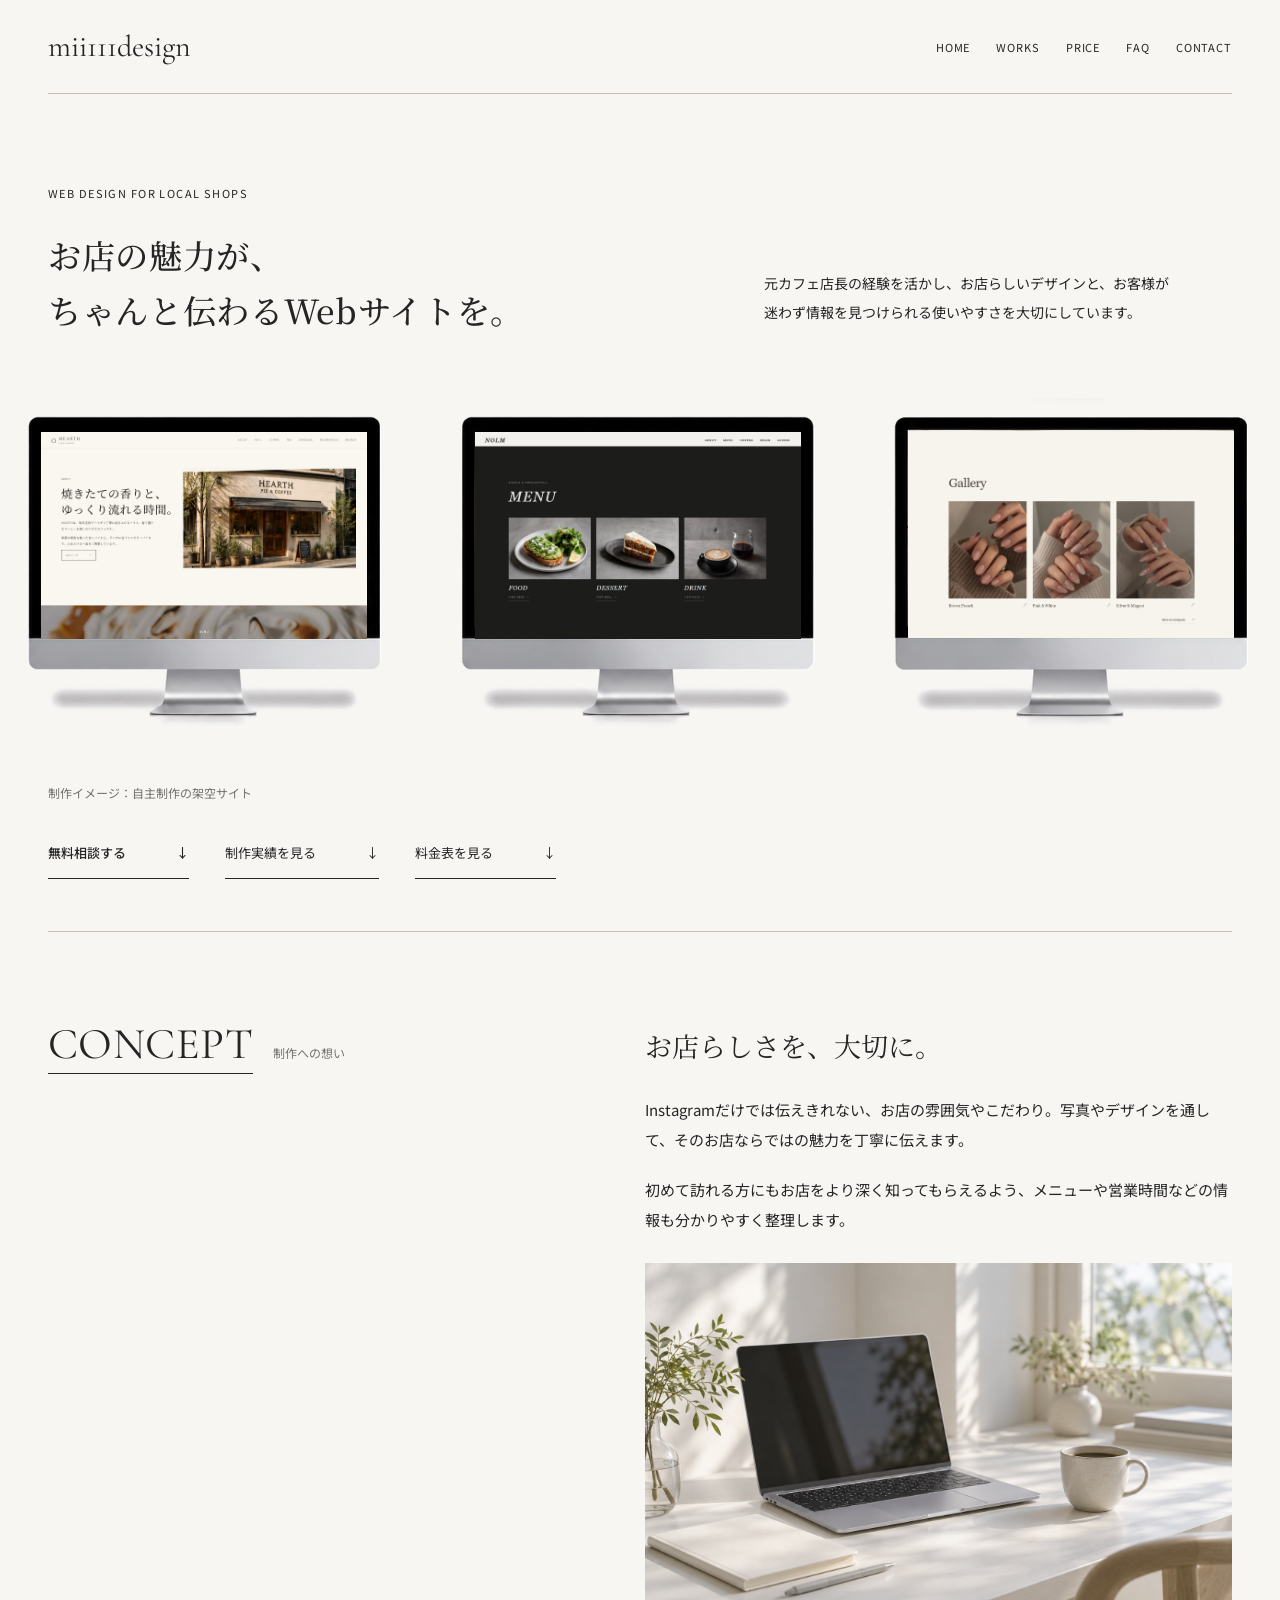
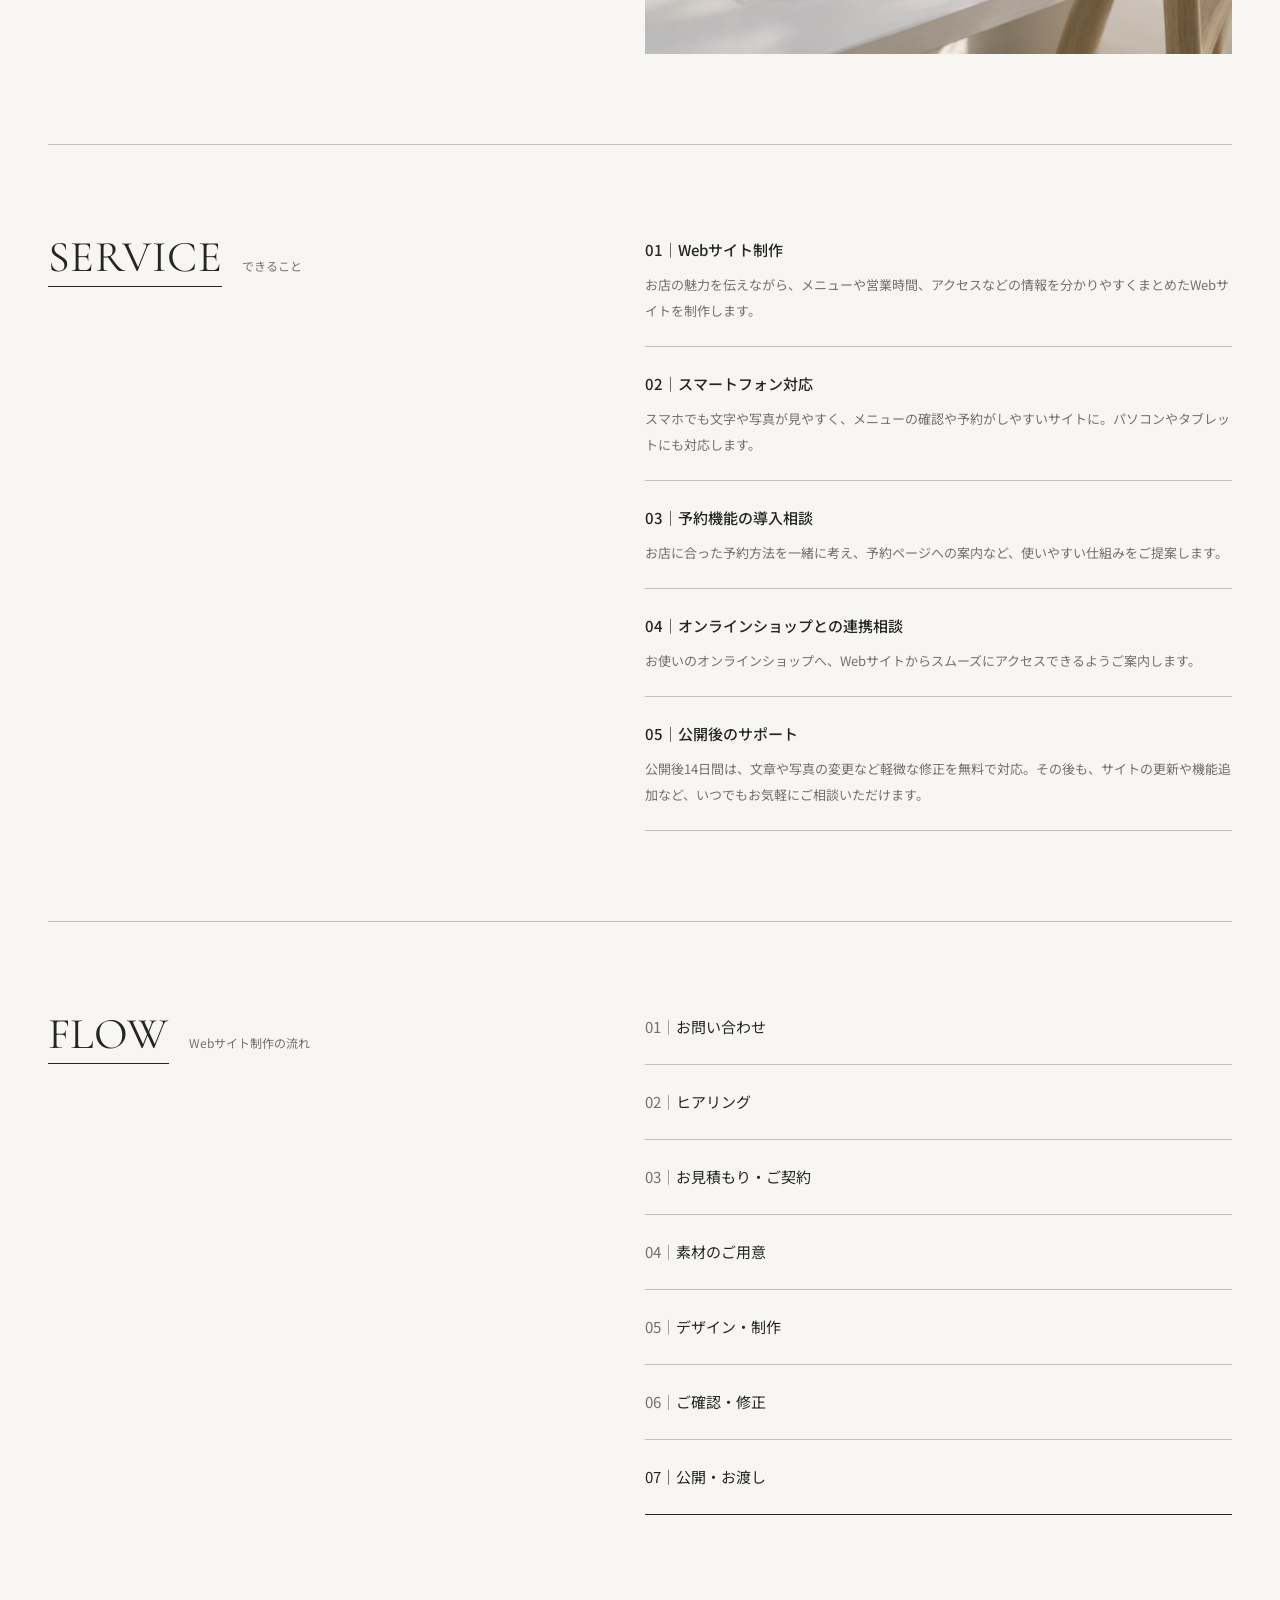
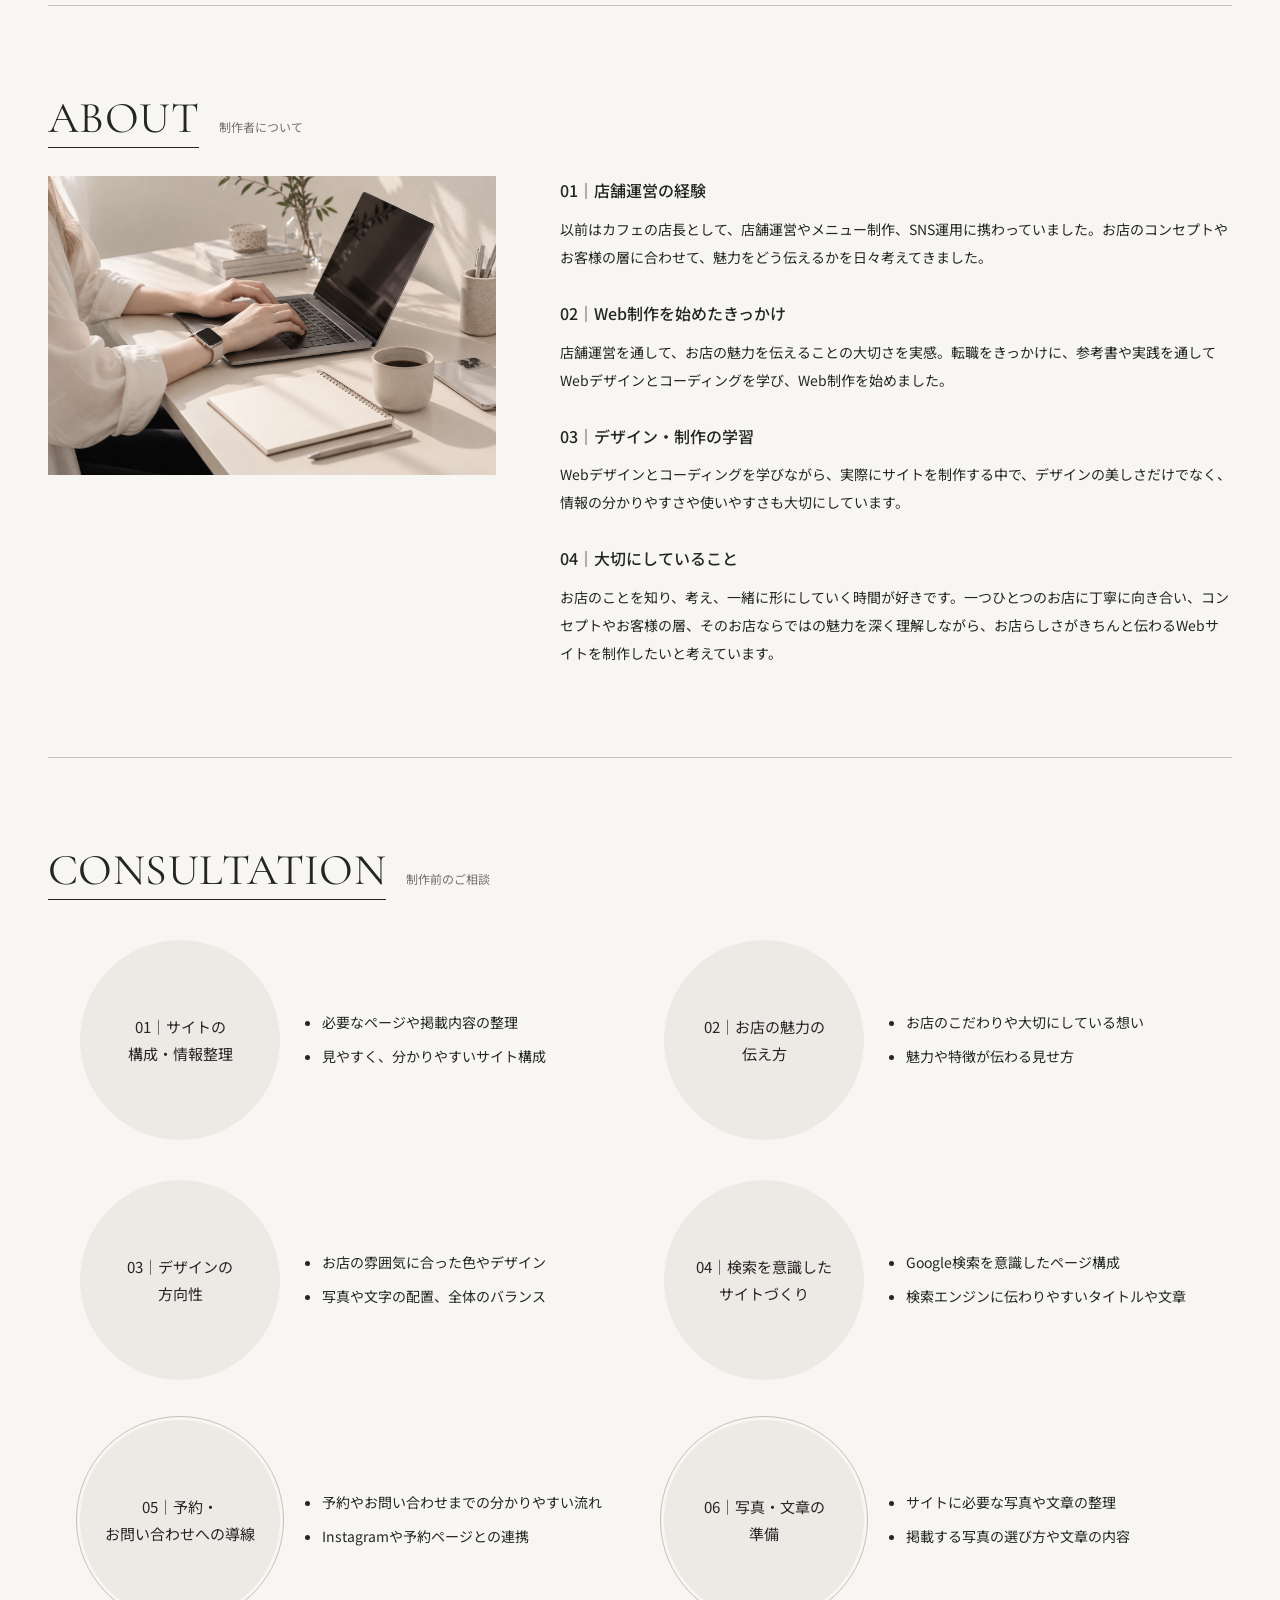
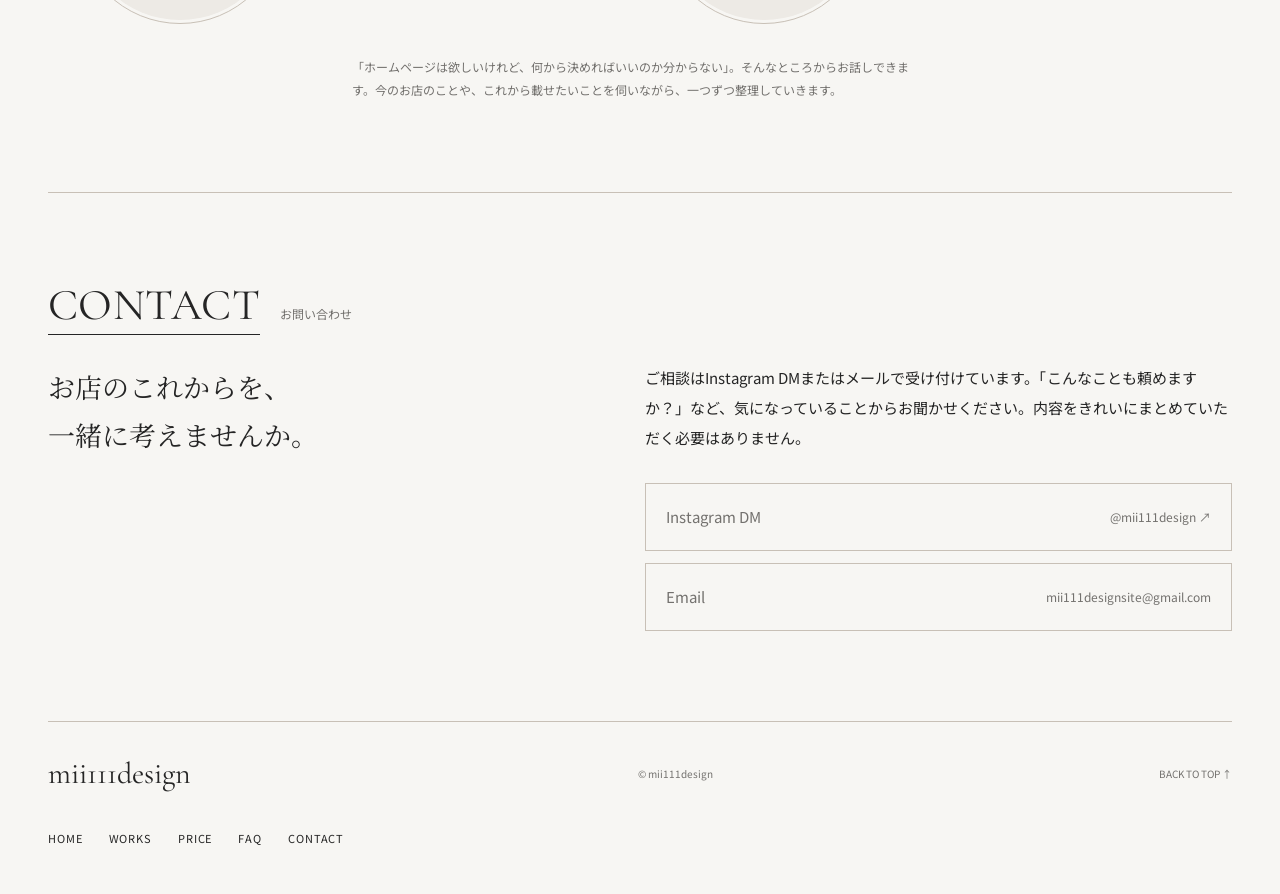
==== index.html @ f74d6bc4 "Add files via upload" ====
<!doctype html><html lang="ja"><head><meta charset="utf-8"><meta name="viewport" content="width=device-width,initial-scale=1"><title>mii111design｜個人店舗のWebサイト制作</title><meta name="description" content="一つひとつのお店に寄り添い、らしさを大切にしたWebサイトを制作します。mii111designの制作実績、サービス、制作への想いをご紹介。"><meta name="theme-color" content="#F7F6F3"><style>@import url('https://fonts.googleapis.com/css2?family=Cormorant+Garamond:wght@400;500&family=Noto+Sans+JP:wght@400;500&family=Noto+Serif+JP:wght@400;500&display=swap');
:root{--bg:#F7F6F3;--surface:#EDEAE5;--text:#252525;--muted:#73716E;--line:#C8C0B6;--serif:'Cormorant Garamond',Georgia,serif;--jp:'Noto Serif JP',serif}*{box-sizing:border-box}html{scroll-behavior:smooth;scroll-padding-top:32px}body{margin:0;background:var(--bg);color:var(--text);font-family:'Noto Sans JP',sans-serif;font-size:15px;line-height:2}a{color:inherit;text-decoration:none}button{font:inherit}a:focus-visible,button:focus-visible{outline:2px solid var(--text);outline-offset:6px}.wrap{width:calc(100% - 96px);max-width:1280px;margin-inline:auto}.header{min-height:94px;display:flex;align-items:center;justify-content:space-between;gap:28px;border-bottom:1px solid var(--line)}.brand{font-family:var(--serif);font-size:30px;line-height:1.2}.header nav{display:flex;gap:26px;font-size:11px;letter-spacing:.08em}.header nav a{padding-block:16px}.menu-toggle{display:none}.skip{position:absolute;left:24px;top:-100px;background:var(--bg);padding:12px;z-index:2}.skip:focus{top:8px}.hero{padding:88px 0 52px}.eyebrow{font-size:11px;letter-spacing:.13em;margin:0 0 24px}.hero-layout{display:grid;grid-template-columns:1.4fr 1fr;align-items:end;gap:60px}.hero h1{font:500 clamp(28px,2.6vw,38px)/1.65 var(--jp);letter-spacing:.02em;margin:0}.hero-layout>p{margin:0 0 10px;line-height:2.1}.mobile-break{display:none}.text-link{display:inline-flex;gap:50px;border-bottom:1px solid var(--text);padding:12px 0;font-size:13px}.hero>.text-link{margin-top:30px}.section{padding:90px 0;border-top:1px solid var(--line);scroll-margin-top:24px}.section-heading{display:flex;align-items:baseline;gap:20px;margin-bottom:36px}.section-heading h2{font:400 44px/1 var(--serif);margin:0;letter-spacing:.01em}.section-heading>p{color:var(--muted);font-size:12px;margin:0}.works-grid{display:grid;grid-template-columns:repeat(2,minmax(0,1fr));column-gap:24px;row-gap:54px}.work-image{aspect-ratio:4/3;overflow:hidden;background:var(--surface)}img{max-width:100%;display:block}.work-image img{width:100%;height:100%;object-fit:contain;transition:transform .6s ease}.work a:hover img{transform:scale(1.025)}.work-caption{display:flex;justify-content:space-between;align-items:baseline;gap:16px;margin-top:16px}.work h3{font-size:19px;font-weight:500;line-height:1.5;margin:0}.work p{font-size:12px;color:var(--muted);margin:3px 0 0}.missing{height:100%;min-height:220px;display:flex;flex-direction:column;align-items:center;justify-content:center;text-align:center;padding:24px;color:var(--muted)}.missing span{font-size:12px;letter-spacing:.12em}.missing p{font-size:13px}.note{font-size:12px;line-height:1.9;color:var(--muted);margin-top:26px}.split{display:grid;grid-template-columns:1fr 1.1fr;gap:64px}.split>.section-heading{align-self:start;flex-wrap:wrap}.copy h3,.contact h3{font:400 27px/1.8 var(--jp);margin:0 0 24px}.copy p{margin:0 0 20px;max-width:40em}.list{margin:0}.list>div{padding:22px 0;border-bottom:1px solid var(--line)}.list>div:first-child{padding-top:0}.list dt{font-weight:500}.list dd{margin:7px 0 0;color:var(--muted);font-size:13px}.contact-layout{display:grid;grid-template-columns:1fr 1.1fr;gap:64px}.contact-layout p{margin-top:0}.contact-actions{display:grid;gap:12px;margin-top:30px}.contact-actions button,.contact-actions a{display:flex;justify-content:space-between;gap:20px;align-items:center;padding:18px 20px;border:1px solid var(--line);background:transparent;color:var(--muted);text-align:left}.contact-actions span{font-size:12px}footer{display:flex;justify-content:space-between;align-items:center;gap:24px;padding:34px 0;border-top:1px solid var(--line)}footer small,footer>a:last-child{font-size:10px;color:var(--muted)}.detail{padding-top:40px}.detail>.eyebrow{margin-top:70px}.detail h1{font:400 clamp(30px,4.5vw,64px)/1.35 var(--serif);overflow-wrap:anywhere;margin:0}.category{color:var(--muted);font-size:13px;margin-bottom:36px}.detail-image{background:var(--surface);aspect-ratio:4/3;max-width:1000px;margin:0 auto 70px}.detail-image img{width:100%;height:100%;object-fit:contain}.detail-nav{display:flex;justify-content:space-between;gap:16px;padding:0 0 64px;font-size:13px}.motion .reveal{opacity:0;transform:translateY(12px);transition:opacity .65s ease,transform .65s ease}.motion .reveal.visible{opacity:1;transform:none}
@media(max-width:1000px){.wrap{width:calc(100% - 56px)}.header nav{gap:16px}.hero-layout{gap:32px}.split,.contact-layout{gap:36px}.section-heading{gap:12px}}
@media(max-width:700px){.wrap{width:calc(100% - 40px)}.header{min-height:76px;flex-wrap:wrap;gap:0}.brand{font-size:26px}.menu-toggle{display:block;background:none;border:0;padding:14px 0 14px 20px;font-size:11px;letter-spacing:.1em}.header nav{width:100%;display:grid;grid-template-columns:repeat(3,1fr);gap:0;padding:8px 0 16px}.header nav[hidden]{display:none}.header nav a{padding:12px 0;min-height:44px}.hero{padding:58px 0 40px}.hero-layout{grid-template-columns:1fr;gap:24px}.hero h1{font-size:clamp(24px,6.2vw,36px);line-height:1.8}.mobile-break{display:block}.hero-layout>p{font-size:13px}.section{padding:56px 0}.section-heading h2{font-size:38px}.works-grid{grid-template-columns:1fr;gap:36px}.work h3{font-size:18px}.split,.contact-layout{grid-template-columns:1fr;gap:8px}.copy h3,.contact h3{font-size:23px}.section-heading{margin-bottom:28px}.detail-image{margin-bottom:40px}.detail>.eyebrow{margin-top:42px}footer{flex-wrap:wrap;padding:28px 0}footer .brand{width:100%}.detail-nav{font-size:11px;gap:8px}}
@media(prefers-reduced-motion:reduce){html{scroll-behavior:auto}.motion .reveal{opacity:1;transform:none;transition:none}.work-image img{transition:none}.work a:hover img{transform:none}}
#price ul{padding-left:1.5em}#price>div:last-child{min-width:0}#price h3{font-size:15px;font-weight:500}#price .note h3{font-size:12px}.flow-list{padding:0;list-style:none}.flow-list>li{padding:22px 0;border-bottom:1px solid var(--line)}.flow-list>li:first-child{padding-top:0}</style><link rel="stylesheet" href="assets/additions.css?v=20261022g"><script>(()=>{try{const reduce=matchMedia('(prefers-reduced-motion:reduce)').matches;const seen=sessionStorage.getItem('mii111design-intro-v1');sessionStorage.setItem('mii111design-intro-v1','1');if(!reduce&&!seen&&performance.getEntriesByType('navigation')[0]?.type!=='reload'){document.documentElement.classList.add('loading-intro');window.miiIntroSafety=setTimeout(()=>document.documentElement.classList.remove('loading-intro','intro-playing'),4000);}}catch(e){}})();</script><script defer src="assets/additions.js?v=20261022g"></script></head><body><div class="site-loader" aria-hidden="true"><img src="assets/logo-loading.png" width="650" height="440" alt="" fetchpriority="high"></div><a class="skip" href="#main">本文へ移動</a><header class="header wrap"><a class="brand" href="index.html">mii111design</a><button class="menu-toggle" type="button" aria-controls="nav" aria-expanded="false" aria-label="メニューを開く"><span class="menu-icon" aria-hidden="true"><span></span><span></span><span></span></span></button><nav id="nav" aria-label="メインナビゲーション"><a href="index.html">HOME</a><a href="works.html">WORKS</a><a href="price.html">PRICE</a><a href="faq.html">FAQ</a><a href="index.html#contact">CONTACT</a></nav></header><main id="main" class="wrap"><section class="hero" id="home"><p class="eyebrow">WEB DESIGN FOR LOCAL SHOPS</p><div class="hero-layout"><h1>お店の魅力が、<br>ちゃんと伝わる<br class="mobile-break"><span class="wrap-phrase">Webサイトを。</span></h1><p><span class="wrap-phrase">元カフェ店長</span>の経験を活かし、お店らしい<span class="wrap-phrase">デザイン</span>と、<span class="wrap-phrase">お客様</span>が迷わず情報を見つけられる<span class="wrap-phrase">使いやすさ</span>を大切にしています。</p></div><div class="pc-marquee" role="region" aria-label="制作イメージ（自主制作）"><div class="pc-track"><div class="pc-group"><div class="pc-window pc-1"><img src="assets/pc-background-transparent.png" width="1254" height="1254" alt="HEARTH PIE & COFFEEの制作イメージ" decoding="async"><div class="pc-screen" data-site="hearth" aria-hidden="true"><img src="assets/screens/hearth-0.jpg" width="1440" height="900" alt="" decoding="async" class="screen-active"><img src="assets/screens/hearth-1.jpg" width="1440" height="900" alt="" decoding="async"><img src="assets/screens/hearth-2.jpg" width="1440" height="900" alt="" decoding="async"></div></div><div class="pc-window pc-2"><img src="assets/pc-background-transparent.png" width="1254" height="1254" alt="NOLMの制作イメージ" decoding="async"><div class="pc-screen" data-site="nolm" aria-hidden="true"><img src="assets/screens/nolm-0.jpg" width="1440" height="900" alt="" decoding="async" class="screen-active"><img src="assets/screens/nolm-1.jpg" width="1440" height="900" alt="" decoding="async"><img src="assets/screens/nolm-2.jpg" width="1440" height="900" alt="" decoding="async"></div></div><div class="pc-window pc-3"><img src="assets/pc-background-transparent.png" width="1254" height="1254" alt="Miel ネイルサロンの制作イメージ" decoding="async"><div class="pc-screen" data-site="miel" aria-hidden="true"><img src="assets/screens/miel-0.jpg" width="1440" height="900" alt="" decoding="async" class="screen-active"><img src="assets/screens/miel-1.jpg" width="1440" height="900" alt="" decoding="async"><img src="assets/screens/miel-2.jpg" width="1440" height="900" alt="" decoding="async"></div></div><div class="pc-window pc-4"><img src="assets/pc-background-transparent.png" width="1254" height="1254" alt="Lunaの制作イメージ" decoding="async"><div class="pc-screen" data-site="luna" aria-hidden="true"><img src="assets/screens/luna-0.jpg" width="1440" height="900" alt="" decoding="async" class="screen-active"><img src="assets/screens/luna-1.jpg" width="1440" height="900" alt="" decoding="async"><img src="assets/screens/luna-2.jpg" width="1440" height="900" alt="" decoding="async"></div></div></div><div class="pc-group" aria-hidden="true"><div class="pc-window pc-1"><img src="assets/pc-background-transparent.png" width="1254" height="1254" alt="" decoding="async"><div class="pc-screen" data-site="hearth" aria-hidden="true"><img src="assets/screens/hearth-0.jpg" width="1440" height="900" alt="" decoding="async" class="screen-active"><img src="assets/screens/hearth-1.jpg" width="1440" height="900" alt="" decoding="async"><img src="assets/screens/hearth-2.jpg" width="1440" height="900" alt="" decoding="async"></div></div><div class="pc-window pc-2"><img src="assets/pc-background-transparent.png" width="1254" height="1254" alt="" decoding="async"><div class="pc-screen" data-site="nolm" aria-hidden="true"><img src="assets/screens/nolm-0.jpg" width="1440" height="900" alt="" decoding="async" class="screen-active"><img src="assets/screens/nolm-1.jpg" width="1440" height="900" alt="" decoding="async"><img src="assets/screens/nolm-2.jpg" width="1440" height="900" alt="" decoding="async"></div></div><div class="pc-window pc-3"><img src="assets/pc-background-transparent.png" width="1254" height="1254" alt="" decoding="async"><div class="pc-screen" data-site="miel" aria-hidden="true"><img src="assets/screens/miel-0.jpg" width="1440" height="900" alt="" decoding="async" class="screen-active"><img src="assets/screens/miel-1.jpg" width="1440" height="900" alt="" decoding="async"><img src="assets/screens/miel-2.jpg" width="1440" height="900" alt="" decoding="async"></div></div><div class="pc-window pc-4"><img src="assets/pc-background-transparent.png" width="1254" height="1254" alt="" decoding="async"><div class="pc-screen" data-site="luna" aria-hidden="true"><img src="assets/screens/luna-0.jpg" width="1440" height="900" alt="" decoding="async" class="screen-active"><img src="assets/screens/luna-1.jpg" width="1440" height="900" alt="" decoding="async"><img src="assets/screens/luna-2.jpg" width="1440" height="900" alt="" decoding="async"></div></div></div></div></div><p class="note">制作イメージ：自主制作の架空サイト</p><div class="hero-actions"><a class="text-link" href="works.html">制作実績を見る <span aria-hidden="true">↓</span></a><a class="text-link price-link" href="price.html">料金表を見る <span aria-hidden="true">↓</span></a><a class="text-link consultation-link" href="#contact">無料相談する <span aria-hidden="true">↓</span></a></div></section><section class="section split" id="concept"><div class="section-heading reveal"><h2>CONCEPT</h2><p>制作への想い</p></div><div class="copy reveal"><h3>お店らしさを、大切に。</h3><p class="wrap-copy">Instagramだけでは伝えきれない、お店の雰囲気やこだわり。写真やデザインを通して、そのお店ならではの魅力を丁寧に伝えます。</p><p>初めて訪れる方にもお店をより深く知ってもらえるよう、メニューや営業時間などの情報も分かりやすく整理します。</p><img class="concept-photo" src="assets/concept-workspace.png" width="1536" height="1024" alt="自然光が差すデスクにノートパソコン、無地のノートとコーヒーを並べた制作イメージ" loading="lazy"></div></section><section class="section split" id="service"><div class="section-heading reveal"><h2>SERVICE</h2><p>できること</p></div><dl class="list"><div><dt>01｜Webサイト制作</dt><dd>お店の魅力を伝えながら、メニューや営業時間、アクセスなどの情報を分かりやすくまとめたWebサイトを制作します。</dd></div><div><dt>02｜スマートフォン対応</dt><dd>スマホでも文字や写真が見やすく、メニューの確認や予約がしやすいサイトに。パソコンやタブレットにも対応します。</dd></div><div><dt>03｜予約機能の導入相談</dt><dd>お店に合った予約方法を一緒に考え、予約ページへの案内など、使いやすい仕組みをご提案します。</dd></div><div><dt>04｜オンラインショップとの連携相談</dt><dd>お使いのオンラインショップへ、Webサイトからスムーズにアクセスできるようご案内します。</dd></div><div><dt>05｜公開後のサポート</dt><dd>公開後14日間は、文章や写真の変更など軽微な修正を無料で対応。その後も、サイトの更新や機能追加など、いつでもお気軽にご相談いただけます。</dd></div></dl></section><section class="section split" id="flow"><div class="section-heading reveal"><h2>FLOW</h2><p>Webサイト制作の流れ</p></div><ol class="list flow-list"><li><span>01｜</span>お問い合わせ</li><li><span>02｜</span>ヒアリング</li><li><span>03｜</span>お見積もり・ご契約</li><li><span>04｜</span>素材のご用意</li><li><span>05｜</span>デザイン・制作</li><li><span>06｜</span>ご確認・修正</li><li><span>07｜</span>公開・お渡し</li></ol></section><section class="section" id="about"><div class="section-heading reveal"><h2>ABOUT</h2><p>制作者について</p></div><div class="about-layout"><img class="about-photo reveal" src="assets/about-original.jpeg" width="1536" height="1024" alt="ノートパソコンで制作に取り組む手元" loading="lazy"><div class="profile-list"><section class="reveal"><h3>01｜店舗運営の経験</h3><p class="wrap-copy">以前はカフェの店長として、店舗運営やメニュー制作、SNS運用に携わっていました。お店のコンセプトやお客様の層に合わせて、魅力をどう伝えるかを日々考えてきました。</p></section><section class="reveal"><h3>02｜Web制作を始めたきっかけ</h3><p>店舗運営を通して、お店の魅力を伝えることの大切さを実感。転職をきっかけに、参考書や実践を通してWebデザインとコーディングを学び、Web制作を始めました。</p></section><section class="reveal"><h3>03｜デザイン・制作の学習</h3><p>Webデザインとコーディングを学びながら、実際にサイトを制作する中で、デザインの美しさだけでなく、情報の分かりやすさや使いやすさも大切にしています。</p></section><section class="reveal"><h3>04｜大切にしていること</h3><p class="wrap-copy">お店のことを知り、考え、一緒に形にしていく時間が好きです。一つひとつのお店に丁寧に向き合い、コンセプトやお客様の層、そのお店ならではの魅力を深く理解しながら、お店らしさがきちんと伝わるWebサイトを制作したいと考えています。</p></section></div></div></section><section class="section" id="consultation"><div class="section-heading reveal"><h2>CONSULTATION</h2><p>制作前のご相談</p></div><ul class="consultation-circles"><li><div class="consultation-circle"><span>01｜サイトの<br>構成・情報整理</span></div><ul class="consultation-description"><li>必要なページや掲載内容の整理</li><li>見やすく、分かりやすいサイト構成</li></ul></li><li><div class="consultation-circle"><span>02｜お店の魅力の<br>伝え方</span></div><ul class="consultation-description"><li>お店のこだわりや大切にしている想い</li><li>魅力や特徴が伝わる見せ方</li></ul></li><li><div class="consultation-circle"><span>03｜デザインの<br>方向性</span></div><ul class="consultation-description"><li>お店の雰囲気に合った色やデザイン</li><li>写真や文字の配置、全体のバランス</li></ul></li><li><div class="consultation-circle"><span>04｜検索を意識した<br>サイトづくり</span></div><ul class="consultation-description"><li>Google検索を意識したページ構成</li><li>検索エンジンに伝わりやすいタイトルや文章</li></ul></li><li><div class="consultation-circle"><span>05｜予約・<br>お問い合わせへの導線</span></div><ul class="consultation-description"><li>予約やお問い合わせまでの分かりやすい流れ</li><li>Instagramや予約ページとの連携</li></ul></li><li><div class="consultation-circle"><span>06｜写真・文章の<br>準備</span></div><ul class="consultation-description"><li>サイトに必要な写真や文章の整理</li><li>掲載する写真の選び方や文章の内容</li></ul></li></ul><p class="note consultation-note wrap-copy">「ホームページは欲しいけれど、何から決めればいいのか分からない」。そんなところからお話しできます。今のお店のことや、これから載せたいことを伺いながら、一つずつ整理していきます。</p></section><section class="section contact" id="contact"><div class="section-heading reveal"><h2>CONTACT</h2><p>お問い合わせ</p></div><div class="contact-layout reveal"><h3>お店のこれからを、<br>一緒に考えませんか。</h3><div><p>ご相談はInstagram DMまたはメールで受け付けています。「こんなことも頼めますか？」など、気になっていることからお聞かせください。内容をきれいにまとめていただく必要はありません。</p><div class="contact-actions"><a href="https://www.instagram.com/mii111design/" target="_blank" rel="noopener noreferrer">Instagram DM <span>@mii111design ↗</span></a><a class="email-link" href="mailto:mii111designsite@gmail.com">Email <span>mii111designsite@gmail.com</span></a></div></div></div></section></main><footer class="wrap"><a class="brand" href="index.html">mii111design</a><small>© mii111design</small><nav class="footer-nav" aria-label="フッターナビゲーション"><a href="index.html">HOME</a><a href="works.html">WORKS</a><a href="price.html">PRICE</a><a href="faq.html">FAQ</a><a href="index.html#contact">CONTACT</a></nav><a href="#main">BACK TO TOP ↑</a></footer><script>if('IntersectionObserver' in window&&!window.matchMedia('(prefers-reduced-motion:reduce)').matches){const observer=new IntersectionObserver(entries=>{entries.forEach(entry=>{if(entry.isIntersecting){entry.target.classList.add('visible');observer.unobserve(entry.target);}});},{threshold:.08});document.querySelectorAll('.reveal').forEach(el=>observer.observe(el));document.documentElement.classList.add('motion');}
</script></body></html>
---- assets/additions.css ----
.title-line{position:relative;display:inline-block}.title-line::after{content:"";position:absolute;left:0;right:0;bottom:-8px;height:1px;background:currentColor;transform:scaleX(1);transform-origin:left}.underline-motion .title-line::after{transform:scaleX(0);transition:transform .7s ease}.underline-motion .title-line.line-visible::after{transform:scaleX(1)}
footer{flex-wrap:wrap}.footer-nav{order:1;flex-basis:100%;display:flex;flex-wrap:wrap;gap:0 26px;font-size:11px;letter-spacing:.08em}.footer-nav a{display:inline-flex;align-items:center;min-height:44px}.contact-actions .email-link{flex-wrap:wrap;gap:4px 20px}.email-link span{min-width:0;overflow-wrap:anywhere}.work-disclosure{margin:0 0 36px}
.site-loader{display:none}.loading-intro .site-loader{display:flex;position:fixed;inset:0;z-index:1000;align-items:center;justify-content:center;background:#fff;pointer-events:all}.site-loader img{width:min(320px,70vw);height:auto;opacity:0}.loading-intro.intro-playing .site-loader{animation:intro-out .5s ease .9s forwards}.intro-playing .site-loader img{animation:intro-in .5s ease forwards}@keyframes intro-in{to{opacity:1}}@keyframes intro-out{to{opacity:0;visibility:hidden}}@media(prefers-reduced-motion:reduce){.loading-intro .site-loader{display:none}.underline-motion .title-line::after{transform:scaleX(1);transition:none}.intro-playing .site-loader,.intro-playing .site-loader img{animation:none}}
.loading-intro body>:is(header,main,footer){filter:blur(8px);opacity:.7}.site-revealing body>:is(header,main,footer){animation:site-clarify .9s cubic-bezier(.22,1,.36,1) both}@keyframes site-clarify{from{filter:blur(8px);opacity:.7}to{filter:blur(0);opacity:1}}@media(prefers-reduced-motion:reduce){.loading-intro body>:is(header,main,footer){filter:none;opacity:1}.site-revealing body>:is(header,main,footer){animation:none;filter:none;opacity:1}}

/* Original image is displayed through four rectangular windows without editing pixels. */
.pc-marquee{overflow:hidden;margin-top:36px;padding-block:24px;background:var(--bg);width:100vw;margin-inline:calc((100% - 100vw)/2)}.pc-track{display:flex;width:max-content;animation:pc-drift 72s linear infinite}.pc-group{display:flex;gap:24px;padding-right:24px}.pc-window{position:relative;overflow:hidden;width:clamp(260px,32vw,420px);aspect-ratio:540/440;flex:none}.pc-window img{position:absolute;width:232.222222%;max-width:none;height:auto;top:-40.909091%}.pc-1 img,.pc-3 img{left:-17.592593%}.pc-2 img,.pc-4 img{left:-114.814815%}.pc-3 img,.pc-4 img{top:-141.818182%}.about-photo{width:100%;height:auto;margin-bottom:28px}@keyframes pc-drift{to{transform:translateX(-50%)}}@media(prefers-reduced-motion:reduce){.pc-track{animation:none}.pc-marquee{overflow-x:auto}}



.about-layout{display:grid;grid-template-columns:2fr 3fr;gap:64px;align-items:start}.about-layout .about-photo{margin:0}.profile-list{display:grid;gap:28px}.profile-list h3{font-size:16px;font-weight:500;line-height:1.8;margin:0 0 10px}.profile-list p{margin:0;font-size:14px}.consultation-circles{list-style:none;padding:0;margin:48px auto 0;max-width:960px;display:grid;grid-template-columns:repeat(3,minmax(0,1fr));gap:28px 48px}.consultation-circles>li{aspect-ratio:1;background:var(--surface);border-radius:50%;display:flex;align-items:center;justify-content:center;text-align:center;padding:16px;line-height:1.8}.consultation-note{max-width:48em;margin:36px auto 0}.faq-item{border-bottom:1px solid var(--line)}.faq-item h3{margin:0;font-size:15px;font-weight:500}.faq-item button{width:100%;display:flex;align-items:center;justify-content:space-between;gap:24px;min-height:64px;padding:20px 0;border:0;background:transparent;color:inherit;text-align:left;line-height:1.8;cursor:pointer}.faq-item button span{flex:none;font-size:17px;font-weight:400}.faq-answer{display:grid;grid-template-rows:0fr;visibility:hidden;transition:grid-template-rows .3s ease,visibility .3s}.faq-answer>div{min-height:0;overflow:hidden}.faq-answer p{font-size:14px;color:var(--muted);margin:0;padding:0 0 24px}.faq-answer.faq-open{grid-template-rows:1fr;visibility:visible}
@media(max-width:1000px){.about-layout{gap:36px}.consultation-circles{gap:24px}}
@media(max-width:700px){.about-layout{grid-template-columns:1fr;gap:28px}.profile-list{gap:26px}.profile-list p{font-size:14px}.consultation-circles{grid-template-columns:repeat(2,minmax(0,1fr));gap:16px;margin-top:36px}.consultation-circles>li{font-size:clamp(12px,3.2vw,15px);padding:10px}.faq-item button{gap:16px}.faq-answer p{font-size:14px}}
@media(prefers-reduced-motion:reduce){.circle-motion .consultation-circles>li{opacity:1;transform:none;transition:none}.faq-answer{transition:none}}
#consultation>.section-heading{flex-wrap:wrap}

.hero>.price-link{display:flex;width:max-content;margin-top:16px}#price>.section-heading{display:block}#price>.section-heading>p{margin-top:20px}.price-intro{max-width:52em;margin:0 0 36px}

.wrap-copy{text-wrap:pretty}.wrap-phrase{white-space:nowrap}

.pc-screen{position:absolute;left:10%;top:10.227273%;width:79.62963%;height:62.045455%;overflow:hidden;z-index:1;pointer-events:none}.pc-3 .pc-screen,.pc-4 .pc-screen{top:9.772727%}.pc-window .pc-screen img{position:absolute;inset:0;width:100%;height:100%;max-width:100%;object-fit:cover;opacity:0;transition:opacity .6s ease;z-index:0}.pc-screen img.screen-active{opacity:1;z-index:1}.pc-screen img.screen-incoming{opacity:1;z-index:2}@media(prefers-reduced-motion:reduce){.pc-window .pc-screen img{transition:none}}

.concept-photo{display:block;width:100%;height:auto;margin-top:28px}
.service-motion #service .list>div{opacity:0;transform:translateY(20px);transition:opacity .7s ease var(--service-delay),transform .7s ease var(--service-delay)}.service-motion #service .list>.service-visible{opacity:1;transform:none}
@media(max-width:700px){.menu-toggle{min-width:44px;min-height:44px;display:flex;align-items:center;justify-content:flex-end}.menu-icon{position:relative;display:block;width:24px;height:18px}.menu-icon>span{position:absolute;left:0;width:24px;height:1px;background:currentColor;transition:transform .3s ease,opacity .3s ease}.menu-icon>span:nth-child(1){top:0}.menu-icon>span:nth-child(2){top:8px}.menu-icon>span:nth-child(3){top:16px}.menu-toggle[aria-expanded="true"] .menu-icon>span:nth-child(1){transform:translateY(8px) rotate(45deg)}.menu-toggle[aria-expanded="true"] .menu-icon>span:nth-child(2){opacity:0}.menu-toggle[aria-expanded="true"] .menu-icon>span:nth-child(3){transform:translateY(-8px) rotate(-45deg)}.header nav{grid-template-columns:1fr}}
@media(prefers-reduced-motion:reduce){.service-motion #service .list>div{opacity:1;transform:none;transition:none}.menu-icon>span{transition:none}}


@media(max-width:700px){#concept .copy p,.profile-list p,#service dd,.consultation-note,.faq-answer p,.work>p,.price-intro,#price dd p,#price .note li{line-break:strict;word-break:normal;overflow-wrap:break-word;text-wrap:pretty;min-width:0}#service dt,.profile-list h3,.faq-item button{line-break:strict;text-wrap:pretty}.section-heading>p{white-space:nowrap}}


@media(max-width:380px){#consultation .section-heading h2{font-size:clamp(30px,9vw,34px)}}
@supports(word-break:auto-phrase){@media(max-width:700px){#concept .copy p,.profile-list p,#service dd,.consultation-note,.faq-answer p,.work>p,.price-intro,#price dd p,#price .note li,.circle-description,.faq-item button{word-break:auto-phrase}}}



.consultation-circles>li{aspect-ratio:auto;background:none;border-radius:0;display:grid;grid-template-columns:minmax(0,1fr);grid-template-rows:auto 1fr;align-content:start;justify-content:stretch;justify-items:center;align-items:start;min-width:0;padding:0;text-align:left;line-height:1.85}.consultation-circle{width:100%;aspect-ratio:1;border-radius:50%;background:var(--surface);display:flex;align-items:center;justify-content:center;padding:16px;text-align:center;line-height:1.8}.consultation-description{width:100%;list-style:disc;margin:24px 0 0;padding-left:1.25em;font-size:14px;line-height:1.85;line-break:strict;word-break:normal;overflow-wrap:break-word;text-wrap:pretty}.consultation-description>li+li{margin-top:8px}.circle-motion .consultation-circle{opacity:0;transform:translateY(20px);transition:opacity .6s ease,transform .6s ease,outline-color .3s ease}.circle-motion .consultation-description{opacity:0;transform:translateY(12px);transition:opacity .6s ease .2s,transform .6s ease .2s}.circle-motion .circle-visible>.consultation-circle,.circle-motion .circle-visible>.consultation-description{opacity:1;transform:none}
@media(max-width:1000px){.consultation-circles{gap:40px 24px}}@media(min-width:1001px){.consultation-circles{row-gap:48px}}@media(max-width:700px){.consultation-circles{grid-template-columns:1fr;gap:40px;max-width:420px}.consultation-circles>li{font-size:15px;padding:0}.consultation-circle{width:min(220px,80%)}.consultation-description{margin-top:24px;max-width:24em}}
@supports(word-break:auto-phrase){.consultation-description{word-break:auto-phrase}}@media(prefers-reduced-motion:reduce){.circle-motion .consultation-circle,.circle-motion .consultation-description{opacity:1;transform:none;transition:none}}

.hero-layout>p{font-size:14px;max-width:32em;text-wrap:pretty;line-break:strict}.hero-actions{display:flex;flex-wrap:wrap;align-items:center;gap:12px 36px;margin-top:24px}.hero-actions .consultation-link{order:-1;font-weight:500}.work-intent{margin:20px 0 0;font-size:14px;line-height:1.85}.work-intent>div+div{margin-top:14px}.work-intent dt{font-size:12px;color:var(--muted);margin-bottom:4px}.work-intent dd{margin:0;text-wrap:pretty;line-break:strict}.work-consult{margin-top:16px}.page-consult{margin:28px 0 36px}.page-consult p{font-size:14px;margin:0 0 8px;text-wrap:pretty}#faq+.page-consult{margin-top:0}.consultation-circle{outline:1px solid transparent;outline-offset:3px;transition:outline-color .3s ease}.consultation-current>.consultation-circle{outline-color:var(--line)}.flow-motion .flow-list>li{opacity:0;transform:translateY(12px);transition:opacity .6s ease,transform .6s ease,border-color .3s ease}.flow-motion .flow-list>.flow-visible{opacity:1;transform:none}.flow-list>li>span{color:var(--muted);transition:color .3s ease}.flow-list>.flow-current{border-bottom-color:var(--text)}.flow-list>.flow-current>span{color:var(--text)}
@media(min-width:701px){.consultation-circles{grid-template-columns:1fr;max-width:900px;gap:32px}.consultation-circles>li{grid-template-columns:200px minmax(0,1fr);grid-template-rows:auto;align-items:center;column-gap:32px}.consultation-description{margin:0}.consultation-circle{width:200px}}@media(min-width:1100px){.consultation-circles{grid-template-columns:repeat(2,minmax(0,1fr));max-width:1120px;gap:40px 48px}.consultation-circles>li{column-gap:24px}}
@media(max-width:700px){.hero-layout>p{font-size:13px;max-width:32em}.hero-actions{display:grid;grid-template-columns:max-content max-content;gap:10px 28px}.hero-actions .text-link{gap:24px}.hero-actions .consultation-link{grid-column:1/-1;justify-self:start}.consultation-circle{width:min(200px,80%)}.consultation-circles{gap:32px}.work-intent{font-size:14px}}@media(prefers-reduced-motion:reduce){.flow-motion .flow-list>li{opacity:1;transform:none;transition:none}.consultation-circle,.flow-list>li>span{transition:none}}

@supports(word-break:auto-phrase){.hero-layout>p,.work-intent dd{word-break:auto-phrase}}

.pc-track{will-change:transform}@media(max-width:700px){.hero-layout{row-gap:20px}.hero-layout>p{margin-bottom:0}.pc-marquee{margin-top:20px;padding-block:12px}#concept{row-gap:0;padding-bottom:40px}#concept>.section-heading{margin-bottom:20px}#concept .copy h3{margin-bottom:20px}#concept .copy p{margin-bottom:16px}#concept .copy p:last-of-type{margin-bottom:0}#concept .concept-photo{margin-top:20px}}

.hero-line-pending .hero h1{visibility:hidden}@media(prefers-reduced-motion:reduce){.hero-line-pending .hero h1{visibility:visible}}
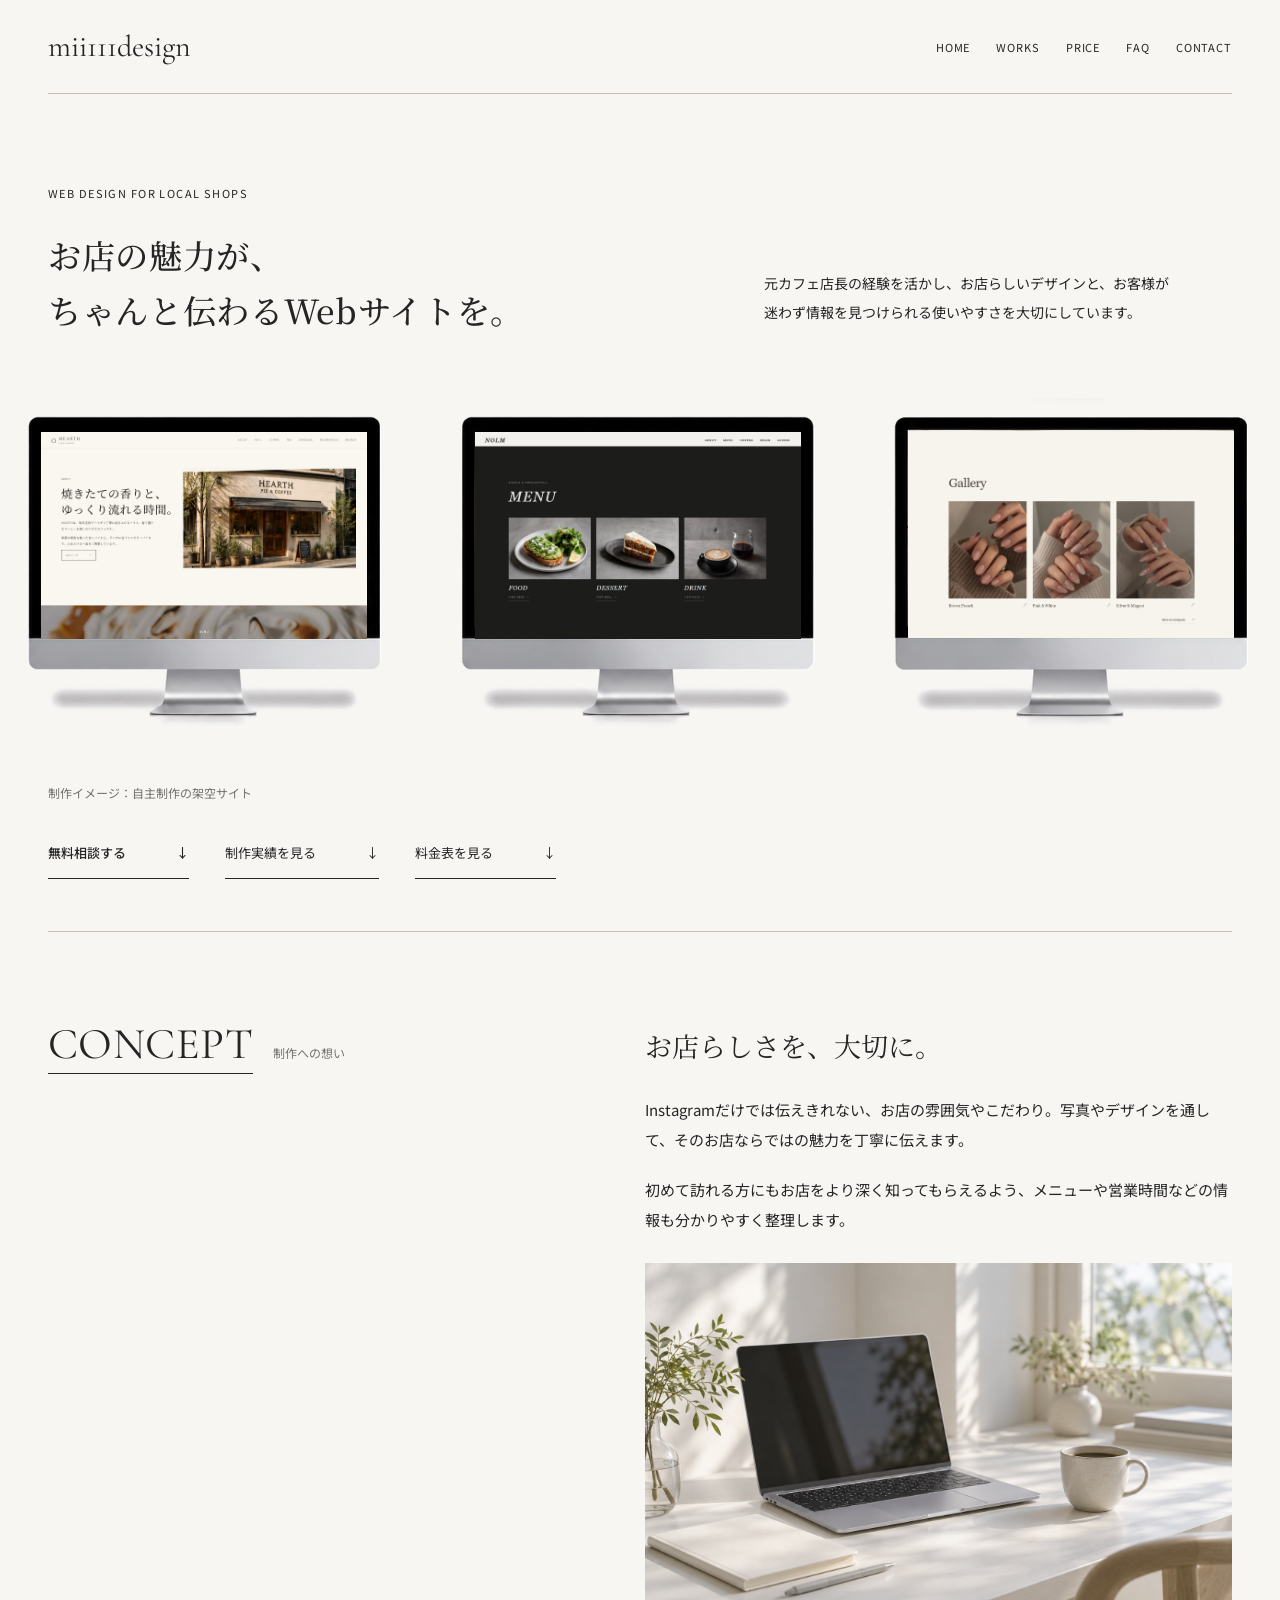
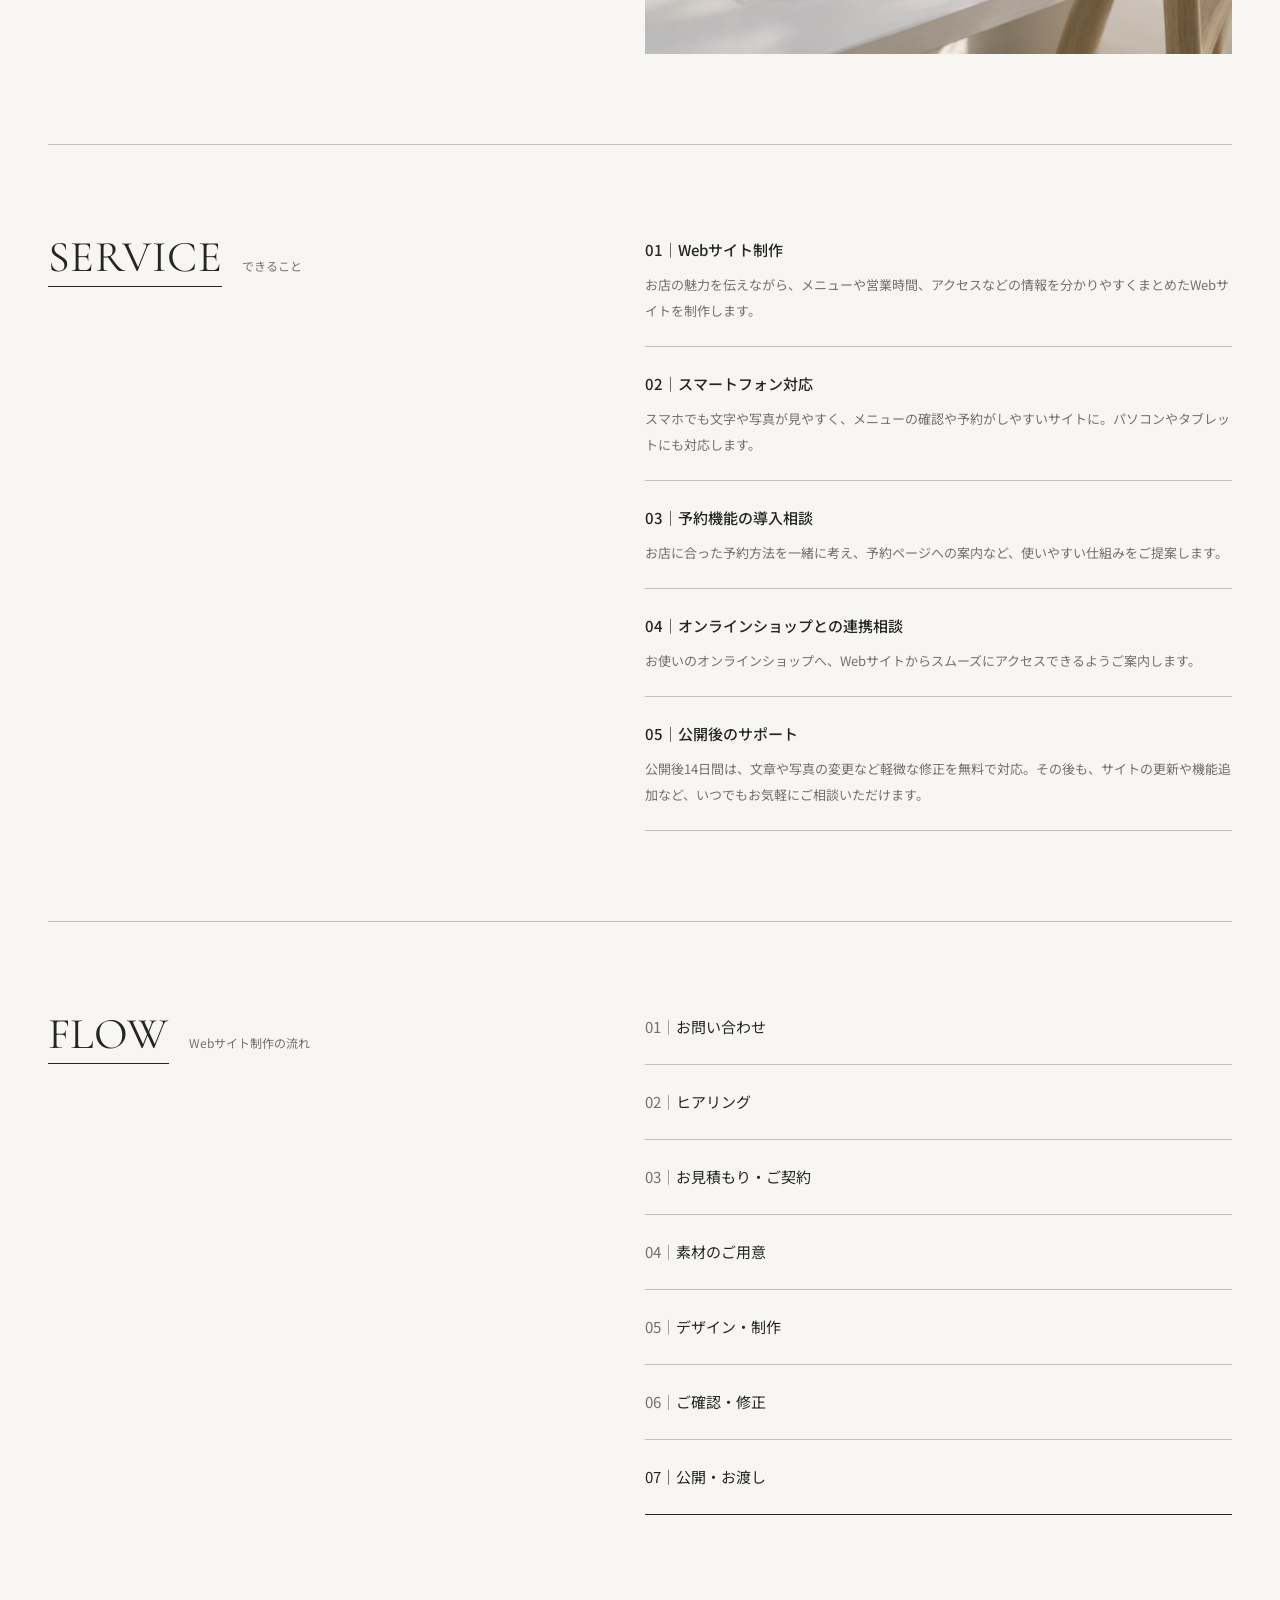
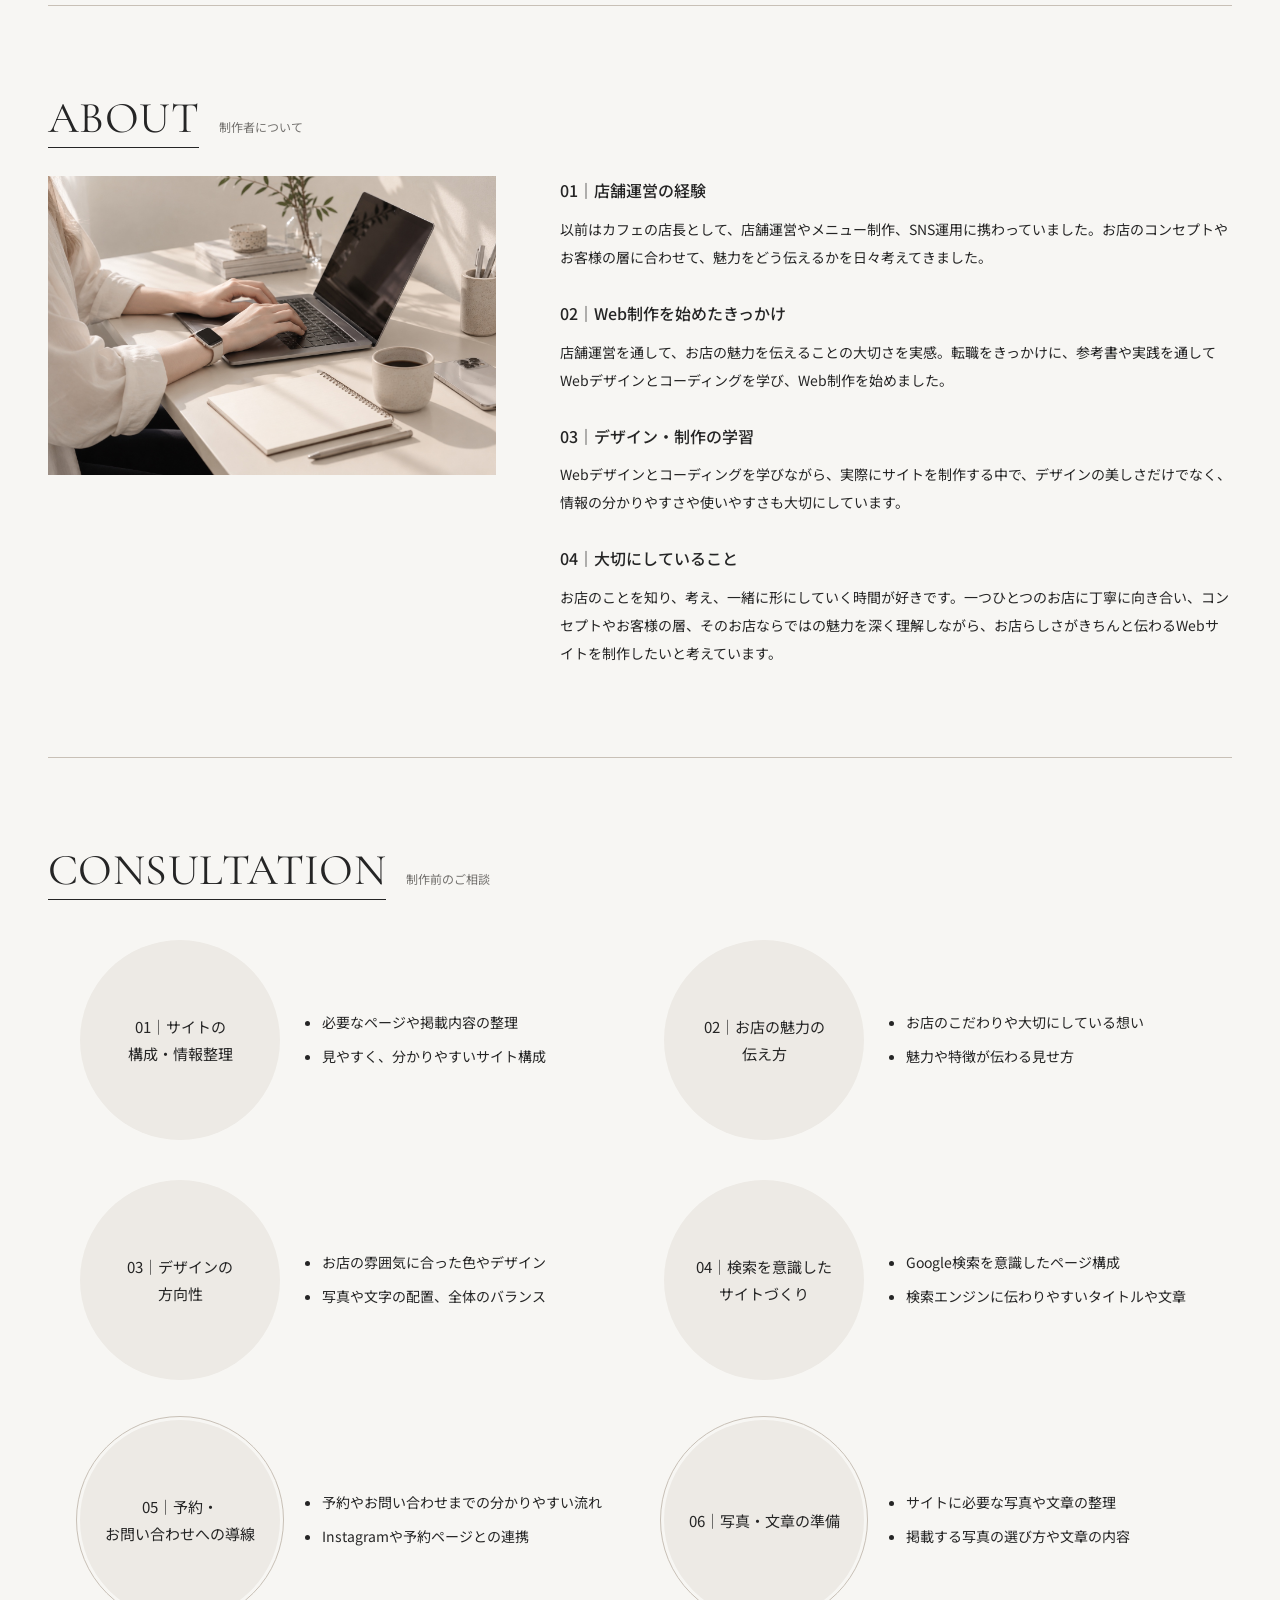
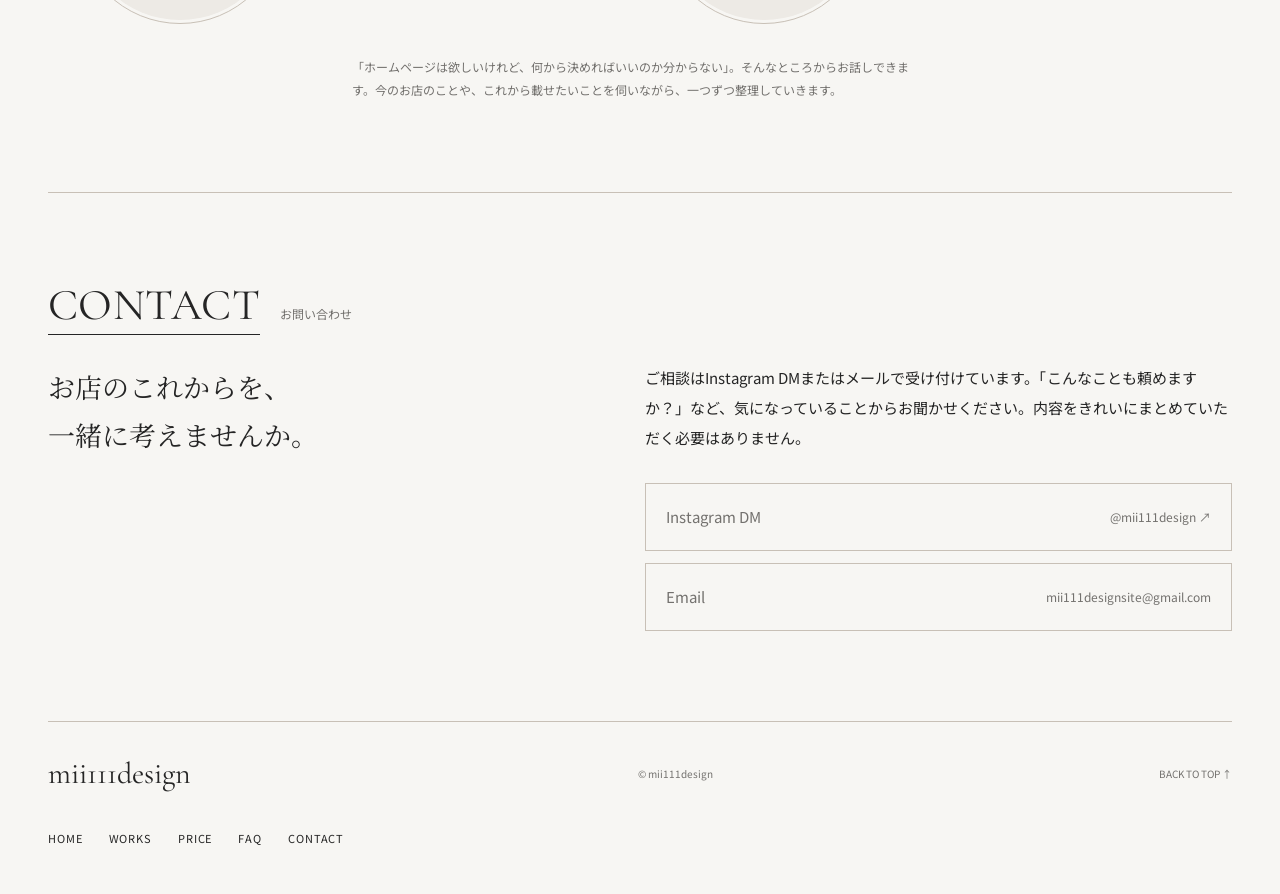
==== commit ea346843: "Add files via upload" ====
--- a/index.html
+++ b/index.html
@@ -3,5 +3,5 @@
 @media(max-width:1000px){.wrap{width:calc(100% - 56px)}.header nav{gap:16px}.hero-layout{gap:32px}.split,.contact-layout{gap:36px}.section-heading{gap:12px}}
 @media(max-width:700px){.wrap{width:calc(100% - 40px)}.header{min-height:76px;flex-wrap:wrap;gap:0}.brand{font-size:26px}.menu-toggle{display:block;background:none;border:0;padding:14px 0 14px 20px;font-size:11px;letter-spacing:.1em}.header nav{width:100%;display:grid;grid-template-columns:repeat(3,1fr);gap:0;padding:8px 0 16px}.header nav[hidden]{display:none}.header nav a{padding:12px 0;min-height:44px}.hero{padding:58px 0 40px}.hero-layout{grid-template-columns:1fr;gap:24px}.hero h1{font-size:clamp(24px,6.2vw,36px);line-height:1.8}.mobile-break{display:block}.hero-layout>p{font-size:13px}.section{padding:56px 0}.section-heading h2{font-size:38px}.works-grid{grid-template-columns:1fr;gap:36px}.work h3{font-size:18px}.split,.contact-layout{grid-template-columns:1fr;gap:8px}.copy h3,.contact h3{font-size:23px}.section-heading{margin-bottom:28px}.detail-image{margin-bottom:40px}.detail>.eyebrow{margin-top:42px}footer{flex-wrap:wrap;padding:28px 0}footer .brand{width:100%}.detail-nav{font-size:11px;gap:8px}}
 @media(prefers-reduced-motion:reduce){html{scroll-behavior:auto}.motion .reveal{opacity:1;transform:none;transition:none}.work-image img{transition:none}.work a:hover img{transform:none}}
-#price ul{padding-left:1.5em}#price>div:last-child{min-width:0}#price h3{font-size:15px;font-weight:500}#price .note h3{font-size:12px}.flow-list{padding:0;list-style:none}.flow-list>li{padding:22px 0;border-bottom:1px solid var(--line)}.flow-list>li:first-child{padding-top:0}</style><link rel="stylesheet" href="assets/additions.css?v=20261022g"><script>(()=>{try{const reduce=matchMedia('(prefers-reduced-motion:reduce)').matches;const seen=sessionStorage.getItem('mii111design-intro-v1');sessionStorage.setItem('mii111design-intro-v1','1');if(!reduce&&!seen&&performance.getEntriesByType('navigation')[0]?.type!=='reload'){document.documentElement.classList.add('loading-intro');window.miiIntroSafety=setTimeout(()=>document.documentElement.classList.remove('loading-intro','intro-playing'),4000);}}catch(e){}})();</script><script defer src="assets/additions.js?v=20261022g"></script></head><body><div class="site-loader" aria-hidden="true"><img src="assets/logo-loading.png" width="650" height="440" alt="" fetchpriority="high"></div><a class="skip" href="#main">本文へ移動</a><header class="header wrap"><a class="brand" href="index.html">mii111design</a><button class="menu-toggle" type="button" aria-controls="nav" aria-expanded="false" aria-label="メニューを開く"><span class="menu-icon" aria-hidden="true"><span></span><span></span><span></span></span></button><nav id="nav" aria-label="メインナビゲーション"><a href="index.html">HOME</a><a href="works.html">WORKS</a><a href="price.html">PRICE</a><a href="faq.html">FAQ</a><a href="index.html#contact">CONTACT</a></nav></header><main id="main" class="wrap"><section class="hero" id="home"><p class="eyebrow">WEB DESIGN FOR LOCAL SHOPS</p><div class="hero-layout"><h1>お店の魅力が、<br>ちゃんと伝わる<br class="mobile-break"><span class="wrap-phrase">Webサイトを。</span></h1><p><span class="wrap-phrase">元カフェ店長</span>の経験を活かし、お店らしい<span class="wrap-phrase">デザイン</span>と、<span class="wrap-phrase">お客様</span>が迷わず情報を見つけられる<span class="wrap-phrase">使いやすさ</span>を大切にしています。</p></div><div class="pc-marquee" role="region" aria-label="制作イメージ（自主制作）"><div class="pc-track"><div class="pc-group"><div class="pc-window pc-1"><img src="assets/pc-background-transparent.png" width="1254" height="1254" alt="HEARTH PIE & COFFEEの制作イメージ" decoding="async"><div class="pc-screen" data-site="hearth" aria-hidden="true"><img src="assets/screens/hearth-0.jpg" width="1440" height="900" alt="" decoding="async" class="screen-active"><img src="assets/screens/hearth-1.jpg" width="1440" height="900" alt="" decoding="async"><img src="assets/screens/hearth-2.jpg" width="1440" height="900" alt="" decoding="async"></div></div><div class="pc-window pc-2"><img src="assets/pc-background-transparent.png" width="1254" height="1254" alt="NOLMの制作イメージ" decoding="async"><div class="pc-screen" data-site="nolm" aria-hidden="true"><img src="assets/screens/nolm-0.jpg" width="1440" height="900" alt="" decoding="async" class="screen-active"><img src="assets/screens/nolm-1.jpg" width="1440" height="900" alt="" decoding="async"><img src="assets/screens/nolm-2.jpg" width="1440" height="900" alt="" decoding="async"></div></div><div class="pc-window pc-3"><img src="assets/pc-background-transparent.png" width="1254" height="1254" alt="Miel ネイルサロンの制作イメージ" decoding="async"><div class="pc-screen" data-site="miel" aria-hidden="true"><img src="assets/screens/miel-0.jpg" width="1440" height="900" alt="" decoding="async" class="screen-active"><img src="assets/screens/miel-1.jpg" width="1440" height="900" alt="" decoding="async"><img src="assets/screens/miel-2.jpg" width="1440" height="900" alt="" decoding="async"></div></div><div class="pc-window pc-4"><img src="assets/pc-background-transparent.png" width="1254" height="1254" alt="Lunaの制作イメージ" decoding="async"><div class="pc-screen" data-site="luna" aria-hidden="true"><img src="assets/screens/luna-0.jpg" width="1440" height="900" alt="" decoding="async" class="screen-active"><img src="assets/screens/luna-1.jpg" width="1440" height="900" alt="" decoding="async"><img src="assets/screens/luna-2.jpg" width="1440" height="900" alt="" decoding="async"></div></div></div><div class="pc-group" aria-hidden="true"><div class="pc-window pc-1"><img src="assets/pc-background-transparent.png" width="1254" height="1254" alt="" decoding="async"><div class="pc-screen" data-site="hearth" aria-hidden="true"><img src="assets/screens/hearth-0.jpg" width="1440" height="900" alt="" decoding="async" class="screen-active"><img src="assets/screens/hearth-1.jpg" width="1440" height="900" alt="" decoding="async"><img src="assets/screens/hearth-2.jpg" width="1440" height="900" alt="" decoding="async"></div></div><div class="pc-window pc-2"><img src="assets/pc-background-transparent.png" width="1254" height="1254" alt="" decoding="async"><div class="pc-screen" data-site="nolm" aria-hidden="true"><img src="assets/screens/nolm-0.jpg" width="1440" height="900" alt="" decoding="async" class="screen-active"><img src="assets/screens/nolm-1.jpg" width="1440" height="900" alt="" decoding="async"><img src="assets/screens/nolm-2.jpg" width="1440" height="900" alt="" decoding="async"></div></div><div class="pc-window pc-3"><img src="assets/pc-background-transparent.png" width="1254" height="1254" alt="" decoding="async"><div class="pc-screen" data-site="miel" aria-hidden="true"><img src="assets/screens/miel-0.jpg" width="1440" height="900" alt="" decoding="async" class="screen-active"><img src="assets/screens/miel-1.jpg" width="1440" height="900" alt="" decoding="async"><img src="assets/screens/miel-2.jpg" width="1440" height="900" alt="" decoding="async"></div></div><div class="pc-window pc-4"><img src="assets/pc-background-transparent.png" width="1254" height="1254" alt="" decoding="async"><div class="pc-screen" data-site="luna" aria-hidden="true"><img src="assets/screens/luna-0.jpg" width="1440" height="900" alt="" decoding="async" class="screen-active"><img src="assets/screens/luna-1.jpg" width="1440" height="900" alt="" decoding="async"><img src="assets/screens/luna-2.jpg" width="1440" height="900" alt="" decoding="async"></div></div></div></div></div><p class="note">制作イメージ：自主制作の架空サイト</p><div class="hero-actions"><a class="text-link" href="works.html">制作実績を見る <span aria-hidden="true">↓</span></a><a class="text-link price-link" href="price.html">料金表を見る <span aria-hidden="true">↓</span></a><a class="text-link consultation-link" href="#contact">無料相談する <span aria-hidden="true">↓</span></a></div></section><section class="section split" id="concept"><div class="section-heading reveal"><h2>CONCEPT</h2><p>制作への想い</p></div><div class="copy reveal"><h3>お店らしさを、大切に。</h3><p class="wrap-copy">Instagramだけでは伝えきれない、お店の雰囲気やこだわり。写真やデザインを通して、そのお店ならではの魅力を丁寧に伝えます。</p><p>初めて訪れる方にもお店をより深く知ってもらえるよう、メニューや営業時間などの情報も分かりやすく整理します。</p><img class="concept-photo" src="assets/concept-workspace.png" width="1536" height="1024" alt="自然光が差すデスクにノートパソコン、無地のノートとコーヒーを並べた制作イメージ" loading="lazy"></div></section><section class="section split" id="service"><div class="section-heading reveal"><h2>SERVICE</h2><p>できること</p></div><dl class="list"><div><dt>01｜Webサイト制作</dt><dd>お店の魅力を伝えながら、メニューや営業時間、アクセスなどの情報を分かりやすくまとめたWebサイトを制作します。</dd></div><div><dt>02｜スマートフォン対応</dt><dd>スマホでも文字や写真が見やすく、メニューの確認や予約がしやすいサイトに。パソコンやタブレットにも対応します。</dd></div><div><dt>03｜予約機能の導入相談</dt><dd>お店に合った予約方法を一緒に考え、予約ページへの案内など、使いやすい仕組みをご提案します。</dd></div><div><dt>04｜オンラインショップとの連携相談</dt><dd>お使いのオンラインショップへ、Webサイトからスムーズにアクセスできるようご案内します。</dd></div><div><dt>05｜公開後のサポート</dt><dd>公開後14日間は、文章や写真の変更など軽微な修正を無料で対応。その後も、サイトの更新や機能追加など、いつでもお気軽にご相談いただけます。</dd></div></dl></section><section class="section split" id="flow"><div class="section-heading reveal"><h2>FLOW</h2><p>Webサイト制作の流れ</p></div><ol class="list flow-list"><li><span>01｜</span>お問い合わせ</li><li><span>02｜</span>ヒアリング</li><li><span>03｜</span>お見積もり・ご契約</li><li><span>04｜</span>素材のご用意</li><li><span>05｜</span>デザイン・制作</li><li><span>06｜</span>ご確認・修正</li><li><span>07｜</span>公開・お渡し</li></ol></section><section class="section" id="about"><div class="section-heading reveal"><h2>ABOUT</h2><p>制作者について</p></div><div class="about-layout"><img class="about-photo reveal" src="assets/about-original.jpeg" width="1536" height="1024" alt="ノートパソコンで制作に取り組む手元" loading="lazy"><div class="profile-list"><section class="reveal"><h3>01｜店舗運営の経験</h3><p class="wrap-copy">以前はカフェの店長として、店舗運営やメニュー制作、SNS運用に携わっていました。お店のコンセプトやお客様の層に合わせて、魅力をどう伝えるかを日々考えてきました。</p></section><section class="reveal"><h3>02｜Web制作を始めたきっかけ</h3><p>店舗運営を通して、お店の魅力を伝えることの大切さを実感。転職をきっかけに、参考書や実践を通してWebデザインとコーディングを学び、Web制作を始めました。</p></section><section class="reveal"><h3>03｜デザイン・制作の学習</h3><p>Webデザインとコーディングを学びながら、実際にサイトを制作する中で、デザインの美しさだけでなく、情報の分かりやすさや使いやすさも大切にしています。</p></section><section class="reveal"><h3>04｜大切にしていること</h3><p class="wrap-copy">お店のことを知り、考え、一緒に形にしていく時間が好きです。一つひとつのお店に丁寧に向き合い、コンセプトやお客様の層、そのお店ならではの魅力を深く理解しながら、お店らしさがきちんと伝わるWebサイトを制作したいと考えています。</p></section></div></div></section><section class="section" id="consultation"><div class="section-heading reveal"><h2>CONSULTATION</h2><p>制作前のご相談</p></div><ul class="consultation-circles"><li><div class="consultation-circle"><span>01｜サイトの<br>構成・情報整理</span></div><ul class="consultation-description"><li>必要なページや掲載内容の整理</li><li>見やすく、分かりやすいサイト構成</li></ul></li><li><div class="consultation-circle"><span>02｜お店の魅力の<br>伝え方</span></div><ul class="consultation-description"><li>お店のこだわりや大切にしている想い</li><li>魅力や特徴が伝わる見せ方</li></ul></li><li><div class="consultation-circle"><span>03｜デザインの<br>方向性</span></div><ul class="consultation-description"><li>お店の雰囲気に合った色やデザイン</li><li>写真や文字の配置、全体のバランス</li></ul></li><li><div class="consultation-circle"><span>04｜検索を意識した<br>サイトづくり</span></div><ul class="consultation-description"><li>Google検索を意識したページ構成</li><li>検索エンジンに伝わりやすいタイトルや文章</li></ul></li><li><div class="consultation-circle"><span>05｜予約・<br>お問い合わせへの導線</span></div><ul class="consultation-description"><li>予約やお問い合わせまでの分かりやすい流れ</li><li>Instagramや予約ページとの連携</li></ul></li><li><div class="consultation-circle"><span>06｜写真・文章の<br>準備</span></div><ul class="consultation-description"><li>サイトに必要な写真や文章の整理</li><li>掲載する写真の選び方や文章の内容</li></ul></li></ul><p class="note consultation-note wrap-copy">「ホームページは欲しいけれど、何から決めればいいのか分からない」。そんなところからお話しできます。今のお店のことや、これから載せたいことを伺いながら、一つずつ整理していきます。</p></section><section class="section contact" id="contact"><div class="section-heading reveal"><h2>CONTACT</h2><p>お問い合わせ</p></div><div class="contact-layout reveal"><h3>お店のこれからを、<br>一緒に考えませんか。</h3><div><p>ご相談はInstagram DMまたはメールで受け付けています。「こんなことも頼めますか？」など、気になっていることからお聞かせください。内容をきれいにまとめていただく必要はありません。</p><div class="contact-actions"><a href="https://www.instagram.com/mii111design/" target="_blank" rel="noopener noreferrer">Instagram DM <span>@mii111design ↗</span></a><a class="email-link" href="mailto:mii111designsite@gmail.com">Email <span>mii111designsite@gmail.com</span></a></div></div></div></section></main><footer class="wrap"><a class="brand" href="index.html">mii111design</a><small>© mii111design</small><nav class="footer-nav" aria-label="フッターナビゲーション"><a href="index.html">HOME</a><a href="works.html">WORKS</a><a href="price.html">PRICE</a><a href="faq.html">FAQ</a><a href="index.html#contact">CONTACT</a></nav><a href="#main">BACK TO TOP ↑</a></footer><script>if('IntersectionObserver' in window&&!window.matchMedia('(prefers-reduced-motion:reduce)').matches){const observer=new IntersectionObserver(entries=>{entries.forEach(entry=>{if(entry.isIntersecting){entry.target.classList.add('visible');observer.unobserve(entry.target);}});},{threshold:.08});document.querySelectorAll('.reveal').forEach(el=>observer.observe(el));document.documentElement.classList.add('motion');}
+#price ul{padding-left:1.5em}#price>div:last-child{min-width:0}#price h3{font-size:15px;font-weight:500}#price .note h3{font-size:12px}.flow-list{padding:0;list-style:none}.flow-list>li{padding:22px 0;border-bottom:1px solid var(--line)}.flow-list>li:first-child{padding-top:0}</style><link rel="stylesheet" href="assets/additions.css?v=20261022i"><script>(()=>{try{const reduce=matchMedia('(prefers-reduced-motion:reduce)').matches;const seen=sessionStorage.getItem('mii111design-intro-v1');sessionStorage.setItem('mii111design-intro-v1','1');if(!reduce&&!seen&&performance.getEntriesByType('navigation')[0]?.type!=='reload'){document.documentElement.classList.add('loading-intro');window.miiIntroSafety=setTimeout(()=>document.documentElement.classList.remove('loading-intro','intro-playing'),4000);}}catch(e){}})();</script><script defer src="assets/additions.js?v=20261022g"></script></head><body><div class="site-loader" aria-hidden="true"><img src="assets/logo-loading.png" width="650" height="440" alt="" fetchpriority="high"></div><a class="skip" href="#main">本文へ移動</a><header class="header wrap"><a class="brand" href="index.html">mii111design</a><button class="menu-toggle" type="button" aria-controls="nav" aria-expanded="false" aria-label="メニューを開く"><span class="menu-icon" aria-hidden="true"><span></span><span></span><span></span></span></button><nav id="nav" aria-label="メインナビゲーション"><a href="index.html">HOME</a><a href="works.html">WORKS</a><a href="price.html">PRICE</a><a href="faq.html">FAQ</a><a href="index.html#contact">CONTACT</a></nav></header><main id="main" class="wrap"><section class="hero" id="home"><p class="eyebrow">WEB DESIGN FOR LOCAL SHOPS</p><div class="hero-layout"><h1>お店の魅力が、<br>ちゃんと伝わる<br class="mobile-break"><span class="wrap-phrase">Webサイトを。</span></h1><p><span class="wrap-phrase">元カフェ店長</span>の経験を活かし、お店らしい<span class="wrap-phrase">デザイン</span>と、<span class="wrap-phrase">お客様</span>が迷わず情報を見つけられる<span class="wrap-phrase">使いやすさ</span>を大切にしています。</p></div><div class="pc-marquee" role="region" aria-label="制作イメージ（自主制作）"><div class="pc-track"><div class="pc-group"><div class="pc-window pc-1"><img src="assets/pc-background-transparent.png" width="1254" height="1254" alt="HEARTH PIE & COFFEEの制作イメージ" decoding="async"><div class="pc-screen" data-site="hearth" aria-hidden="true"><img src="assets/screens/hearth-0.jpg" width="1440" height="900" alt="" decoding="async" class="screen-active"><img src="assets/screens/hearth-1.jpg" width="1440" height="900" alt="" decoding="async"><img src="assets/screens/hearth-2.jpg" width="1440" height="900" alt="" decoding="async"></div></div><div class="pc-window pc-2"><img src="assets/pc-background-transparent.png" width="1254" height="1254" alt="NOLMの制作イメージ" decoding="async"><div class="pc-screen" data-site="nolm" aria-hidden="true"><img src="assets/screens/nolm-0.jpg" width="1440" height="900" alt="" decoding="async" class="screen-active"><img src="assets/screens/nolm-1.jpg" width="1440" height="900" alt="" decoding="async"><img src="assets/screens/nolm-2.jpg" width="1440" height="900" alt="" decoding="async"></div></div><div class="pc-window pc-3"><img src="assets/pc-background-transparent.png" width="1254" height="1254" alt="Miel ネイルサロンの制作イメージ" decoding="async"><div class="pc-screen" data-site="miel" aria-hidden="true"><img src="assets/screens/miel-0.jpg" width="1440" height="900" alt="" decoding="async" class="screen-active"><img src="assets/screens/miel-1.jpg" width="1440" height="900" alt="" decoding="async"><img src="assets/screens/miel-2.jpg" width="1440" height="900" alt="" decoding="async"></div></div><div class="pc-window pc-4"><img src="assets/pc-background-transparent.png" width="1254" height="1254" alt="Lunaの制作イメージ" decoding="async"><div class="pc-screen" data-site="luna" aria-hidden="true"><img src="assets/screens/luna-0.jpg" width="1440" height="900" alt="" decoding="async" class="screen-active"><img src="assets/screens/luna-1.jpg" width="1440" height="900" alt="" decoding="async"><img src="assets/screens/luna-2.jpg" width="1440" height="900" alt="" decoding="async"></div></div></div><div class="pc-group" aria-hidden="true"><div class="pc-window pc-1"><img src="assets/pc-background-transparent.png" width="1254" height="1254" alt="" decoding="async"><div class="pc-screen" data-site="hearth" aria-hidden="true"><img src="assets/screens/hearth-0.jpg" width="1440" height="900" alt="" decoding="async" class="screen-active"><img src="assets/screens/hearth-1.jpg" width="1440" height="900" alt="" decoding="async"><img src="assets/screens/hearth-2.jpg" width="1440" height="900" alt="" decoding="async"></div></div><div class="pc-window pc-2"><img src="assets/pc-background-transparent.png" width="1254" height="1254" alt="" decoding="async"><div class="pc-screen" data-site="nolm" aria-hidden="true"><img src="assets/screens/nolm-0.jpg" width="1440" height="900" alt="" decoding="async" class="screen-active"><img src="assets/screens/nolm-1.jpg" width="1440" height="900" alt="" decoding="async"><img src="assets/screens/nolm-2.jpg" width="1440" height="900" alt="" decoding="async"></div></div><div class="pc-window pc-3"><img src="assets/pc-background-transparent.png" width="1254" height="1254" alt="" decoding="async"><div class="pc-screen" data-site="miel" aria-hidden="true"><img src="assets/screens/miel-0.jpg" width="1440" height="900" alt="" decoding="async" class="screen-active"><img src="assets/screens/miel-1.jpg" width="1440" height="900" alt="" decoding="async"><img src="assets/screens/miel-2.jpg" width="1440" height="900" alt="" decoding="async"></div></div><div class="pc-window pc-4"><img src="assets/pc-background-transparent.png" width="1254" height="1254" alt="" decoding="async"><div class="pc-screen" data-site="luna" aria-hidden="true"><img src="assets/screens/luna-0.jpg" width="1440" height="900" alt="" decoding="async" class="screen-active"><img src="assets/screens/luna-1.jpg" width="1440" height="900" alt="" decoding="async"><img src="assets/screens/luna-2.jpg" width="1440" height="900" alt="" decoding="async"></div></div></div></div></div><p class="note">制作イメージ：自主制作の架空サイト</p><div class="hero-actions"><a class="text-link" href="works.html">制作実績を見る <span aria-hidden="true">↓</span></a><a class="text-link price-link" href="price.html">料金表を見る <span aria-hidden="true">↓</span></a><a class="text-link consultation-link" href="#contact">無料相談する <span aria-hidden="true">↓</span></a></div></section><section class="section split" id="concept"><div class="section-heading reveal"><h2>CONCEPT</h2><p>制作への想い</p></div><div class="copy reveal"><h3>お店らしさを、大切に。</h3><p class="wrap-copy"><span class="mobile-phrase">Instagram</span>だけでは伝えきれない、お店の<span class="mobile-phrase">雰囲気</span>やこだわり。写真や<span class="mobile-phrase">デザイン</span>を通して、そのお店ならではの魅力を丁寧に伝えます。</p><p>初めて訪れる方にもお店をより深く<span class="mobile-phrase">知って</span><span class="mobile-phrase">もらえる</span>よう、メニューや<span class="mobile-phrase">営業時間</span>などの情報も<span class="mobile-phrase">分かりやすく</span>整理します。</p><img class="concept-photo" src="assets/concept-workspace.png" width="1536" height="1024" alt="自然光が差すデスクにノートパソコン、無地のノートとコーヒーを並べた制作イメージ" loading="lazy"></div></section><section class="section split" id="service"><div class="section-heading reveal"><h2>SERVICE</h2><p>できること</p></div><dl class="list"><div><dt>01｜Webサイト制作</dt><dd>お店の魅力を伝えながら、メニューや営業時間、アクセスなどの情報を分かりやすくまとめたWebサイトを制作します。</dd></div><div><dt>02｜スマートフォン対応</dt><dd>スマホでも文字や写真が見やすく、メニューの確認や予約がしやすいサイトに。パソコンやタブレットにも対応します。</dd></div><div><dt>03｜予約機能の導入相談</dt><dd>お店に合った予約方法を一緒に考え、予約ページへの案内など、使いやすい仕組みをご提案します。</dd></div><div><dt>04｜オンラインショップとの連携相談</dt><dd>お使いのオンラインショップへ、Webサイトからスムーズにアクセスできるようご案内します。</dd></div><div><dt>05｜公開後のサポート</dt><dd>公開後14日間は、文章や写真の変更など軽微な修正を無料で対応。その後も、サイトの更新や機能追加など、いつでもお気軽にご相談いただけます。</dd></div></dl></section><section class="section split" id="flow"><div class="section-heading reveal"><h2>FLOW</h2><p>Webサイト制作の流れ</p></div><ol class="list flow-list"><li><span>01｜</span>お問い合わせ</li><li><span>02｜</span>ヒアリング</li><li><span>03｜</span>お見積もり・ご契約</li><li><span>04｜</span>素材のご用意</li><li><span>05｜</span>デザイン・制作</li><li><span>06｜</span>ご確認・修正</li><li><span>07｜</span>公開・お渡し</li></ol></section><section class="section" id="about"><div class="section-heading reveal"><h2>ABOUT</h2><p>制作者について</p></div><div class="about-layout"><img class="about-photo reveal" src="assets/about-original.jpeg" width="1536" height="1024" alt="ノートパソコンで制作に取り組む手元" loading="lazy"><div class="profile-list"><section class="reveal"><h3>01｜店舗運営の経験</h3><p class="wrap-copy">以前はカフェの店長として、<span class="mobile-phrase">店舗運営</span>や<span class="mobile-phrase">メニュー制作</span>、<span class="mobile-phrase">SNS運用</span>に携わっていました。お店の<span class="mobile-phrase">コンセプト</span>や<span class="mobile-phrase">お客様</span>の層に合わせて、魅力をどう伝えるかを日々<span class="mobile-phrase">考えてきました</span>。</p></section><section class="reveal"><h3>02｜Web制作を始めたきっかけ</h3><p><span class="mobile-phrase">店舗運営</span>を通して、お店の魅力を伝えることの大切さを実感。転職をきっかけに、参考書や実践を通して<span class="mobile-phrase">Webデザイン</span>と<span class="mobile-phrase">コーディング</span>を学び、<span class="mobile-phrase">Web制作</span>を<span class="wrap-phrase">始めました</span>。</p></section><section class="reveal"><h3>03｜デザイン・制作の学習</h3><p><span class="mobile-phrase">Webデザイン</span>と<span class="mobile-phrase">コーディング</span>を学びながら、実際に<span class="mobile-phrase">サイトを制作</span>する中で、<span class="mobile-phrase">デザイン</span>の美しさだけでなく、情報の<span class="mobile-phrase">分かりやすさ</span>や<span class="mobile-phrase">使いやすさ</span>も大切にしています。</p></section><section class="reveal"><h3>04｜大切にしていること</h3><p class="wrap-copy">お店のことを知り、考え、一緒に形にしていく時間が<span class="mobile-phrase">好きです</span>。一つひとつのお店に丁寧に向き合い、<span class="mobile-phrase">コンセプト</span>や<span class="mobile-phrase">お客様</span>の層、そのお店ならではの魅力を深く理解しながら、お店らしさがきちんと伝わる<span class="mobile-phrase">Webサイト</span>を制作したいと<span class="mobile-phrase">考えています</span>。</p></section></div></div></section><section class="section" id="consultation"><div class="section-heading reveal"><h2>CONSULTATION</h2><p>制作前のご相談</p></div><ul class="consultation-circles"><li><div class="consultation-circle"><span>01｜サイトの<br>構成・情報整理</span></div><ul class="consultation-description"><li>必要なページや<span class="mobile-phrase">掲載内容の整理</span></li><li>見やすく、<span class="mobile-phrase">分かりやすいサイト構成</span></li></ul></li><li><div class="consultation-circle"><span>02｜お店の魅力の<br>伝え方</span></div><ul class="consultation-description"><li>お店のこだわりや<span class="mobile-phrase">大切にしている想い</span></li><li>魅力や特徴が<span class="mobile-phrase">伝わる見せ方</span></li></ul></li><li><div class="consultation-circle"><span>03｜デザインの<br>方向性</span></div><ul class="consultation-description"><li>お店の雰囲気に合った<span class="mobile-phrase">色やデザイン</span></li><li>写真や文字の配置、<span class="mobile-phrase">全体のバランス</span></li></ul></li><li><div class="consultation-circle"><span>04｜検索を意識した<br>サイトづくり</span></div><ul class="consultation-description"><li><span class="mobile-phrase">Google検索</span>を意識した<span class="mobile-phrase">ページ構成</span></li><li><span class="mobile-phrase">検索エンジン</span>に伝わりやすい<span class="mobile-phrase">タイトルや文章</span></li></ul></li><li><div class="consultation-circle"><span>05｜予約・<br>お問い合わせへの導線</span></div><ul class="consultation-description"><li><span class="mobile-phrase">予約やお問い合わせ</span>までの<span class="mobile-phrase">分かりやすい流れ</span></li><li><span class="mobile-phrase">Instagram</span>や<span class="mobile-phrase">予約ページ</span>との連携</li></ul></li><li><div class="consultation-circle"><span>06｜<wbr><span class="wrap-phrase">写真・文章の準備</span></span></div><ul class="consultation-description"><li><span class="mobile-phrase">サイト</span>に必要な<span class="mobile-phrase">写真や文章</span>の整理</li><li>掲載する<span class="mobile-phrase">写真の選び方</span>や<span class="mobile-phrase">文章の内容</span></li></ul></li></ul><p class="note consultation-note wrap-copy">「ホームページは欲しいけれど、何から決めればいいのか分からない」。そんなところからお話しできます。今のお店のことや、これから載せたいことを伺いながら、一つずつ整理していきます。</p></section><section class="section contact" id="contact"><div class="section-heading reveal"><h2>CONTACT</h2><p>お問い合わせ</p></div><div class="contact-layout reveal"><h3>お店のこれからを、<br>一緒に考えませんか。</h3><div><p>ご相談は<span class="mobile-phrase">Instagram DM</span>またはメールで受け付けています。「こんなことも頼めますか？」など、気になっていることからお聞かせください。内容をきれいにまとめていただく必要はありません。</p><div class="contact-actions"><a href="https://www.instagram.com/mii111design/" target="_blank" rel="noopener noreferrer">Instagram DM <span>@mii111design ↗</span></a><a class="email-link" href="mailto:mii111designsite@gmail.com">Email <span>mii111designsite@gmail.com</span></a></div></div></div></section></main><footer class="wrap"><a class="brand" href="index.html">mii111design</a><small>© mii111design</small><nav class="footer-nav" aria-label="フッターナビゲーション"><a href="index.html">HOME</a><a href="works.html">WORKS</a><a href="price.html">PRICE</a><a href="faq.html">FAQ</a><a href="index.html#contact">CONTACT</a></nav><a href="#main">BACK TO TOP ↑</a></footer><script>if('IntersectionObserver' in window&&!window.matchMedia('(prefers-reduced-motion:reduce)').matches){const observer=new IntersectionObserver(entries=>{entries.forEach(entry=>{if(entry.isIntersecting){entry.target.classList.add('visible');observer.unobserve(entry.target);}});},{threshold:.08});document.querySelectorAll('.reveal').forEach(el=>observer.observe(el));document.documentElement.classList.add('motion');}
 </script></body></html>
--- a/assets/additions.css
+++ b/assets/additions.css
@@ -26,11 +26,11 @@
 @media(prefers-reduced-motion:reduce){.service-motion #service .list>div{opacity:1;transform:none;transition:none}.menu-icon>span{transition:none}}
 
 
-@media(max-width:700px){#concept .copy p,.profile-list p,#service dd,.consultation-note,.faq-answer p,.work>p,.price-intro,#price dd p,#price .note li{line-break:strict;word-break:normal;overflow-wrap:break-word;text-wrap:pretty;min-width:0}#service dt,.profile-list h3,.faq-item button{line-break:strict;text-wrap:pretty}.section-heading>p{white-space:nowrap}}
+@media(max-width:700px){#service dd,.consultation-note,.faq-answer p,.work>p,.price-intro,#price dd p,#price .note li{line-break:strict;word-break:normal;overflow-wrap:break-word;text-wrap:pretty;min-width:0}#service dt,.profile-list h3,.faq-item button{line-break:strict;text-wrap:pretty}.section-heading>p{white-space:nowrap}}
 
 
 @media(max-width:380px){#consultation .section-heading h2{font-size:clamp(30px,9vw,34px)}}
-@supports(word-break:auto-phrase){@media(max-width:700px){#concept .copy p,.profile-list p,#service dd,.consultation-note,.faq-answer p,.work>p,.price-intro,#price dd p,#price .note li,.circle-description,.faq-item button{word-break:auto-phrase}}}
+@supports(word-break:auto-phrase){@media(max-width:700px){#service dd,.consultation-note,.faq-answer p,.work>p,.price-intro,#price dd p,#price .note li,.circle-description,.faq-item button{word-break:auto-phrase}}}
 
 
 
@@ -47,3 +47,8 @@
 .pc-track{will-change:transform}@media(max-width:700px){.hero-layout{row-gap:20px}.hero-layout>p{margin-bottom:0}.pc-marquee{margin-top:20px;padding-block:12px}#concept{row-gap:0;padding-bottom:40px}#concept>.section-heading{margin-bottom:20px}#concept .copy h3{margin-bottom:20px}#concept .copy p{margin-bottom:16px}#concept .copy p:last-of-type{margin-bottom:0}#concept .concept-photo{margin-top:20px}}
 
 .hero-line-pending .hero h1{visibility:hidden}@media(prefers-reduced-motion:reduce){.hero-line-pending .hero h1{visibility:visible}}
+
+.mobile-phrase{display:contents}.work-intent dd+dd{margin-top:14px}
+@media(max-width:700px){.mobile-phrase{display:inline;white-space:nowrap}#concept .copy p,.profile-list p,.consultation-description>li,.contact-layout p{word-break:normal;line-break:strict;text-wrap:pretty;text-align:left}#concept .copy p{line-height:1.9}.profile-list p{line-height:1.9}.profile-list h3{margin-bottom:8px}.profile-list{gap:24px}.consultation-description{max-width:none;justify-self:stretch;margin-top:20px}.consultation-note{margin-top:28px}#consultation{padding-bottom:40px}#contact{padding-top:48px}#contact>.section-heading{margin-bottom:20px}.contact-layout{row-gap:0}.contact-layout h3{margin-bottom:16px}.contact-layout p{line-height:1.9;margin-bottom:0}.contact-actions{margin-top:24px}}
+
+@supports(word-break:auto-phrase){@media(max-width:700px){#concept .copy p,.profile-list p,.consultation-description>li,.contact-layout p{word-break:auto-phrase}}}
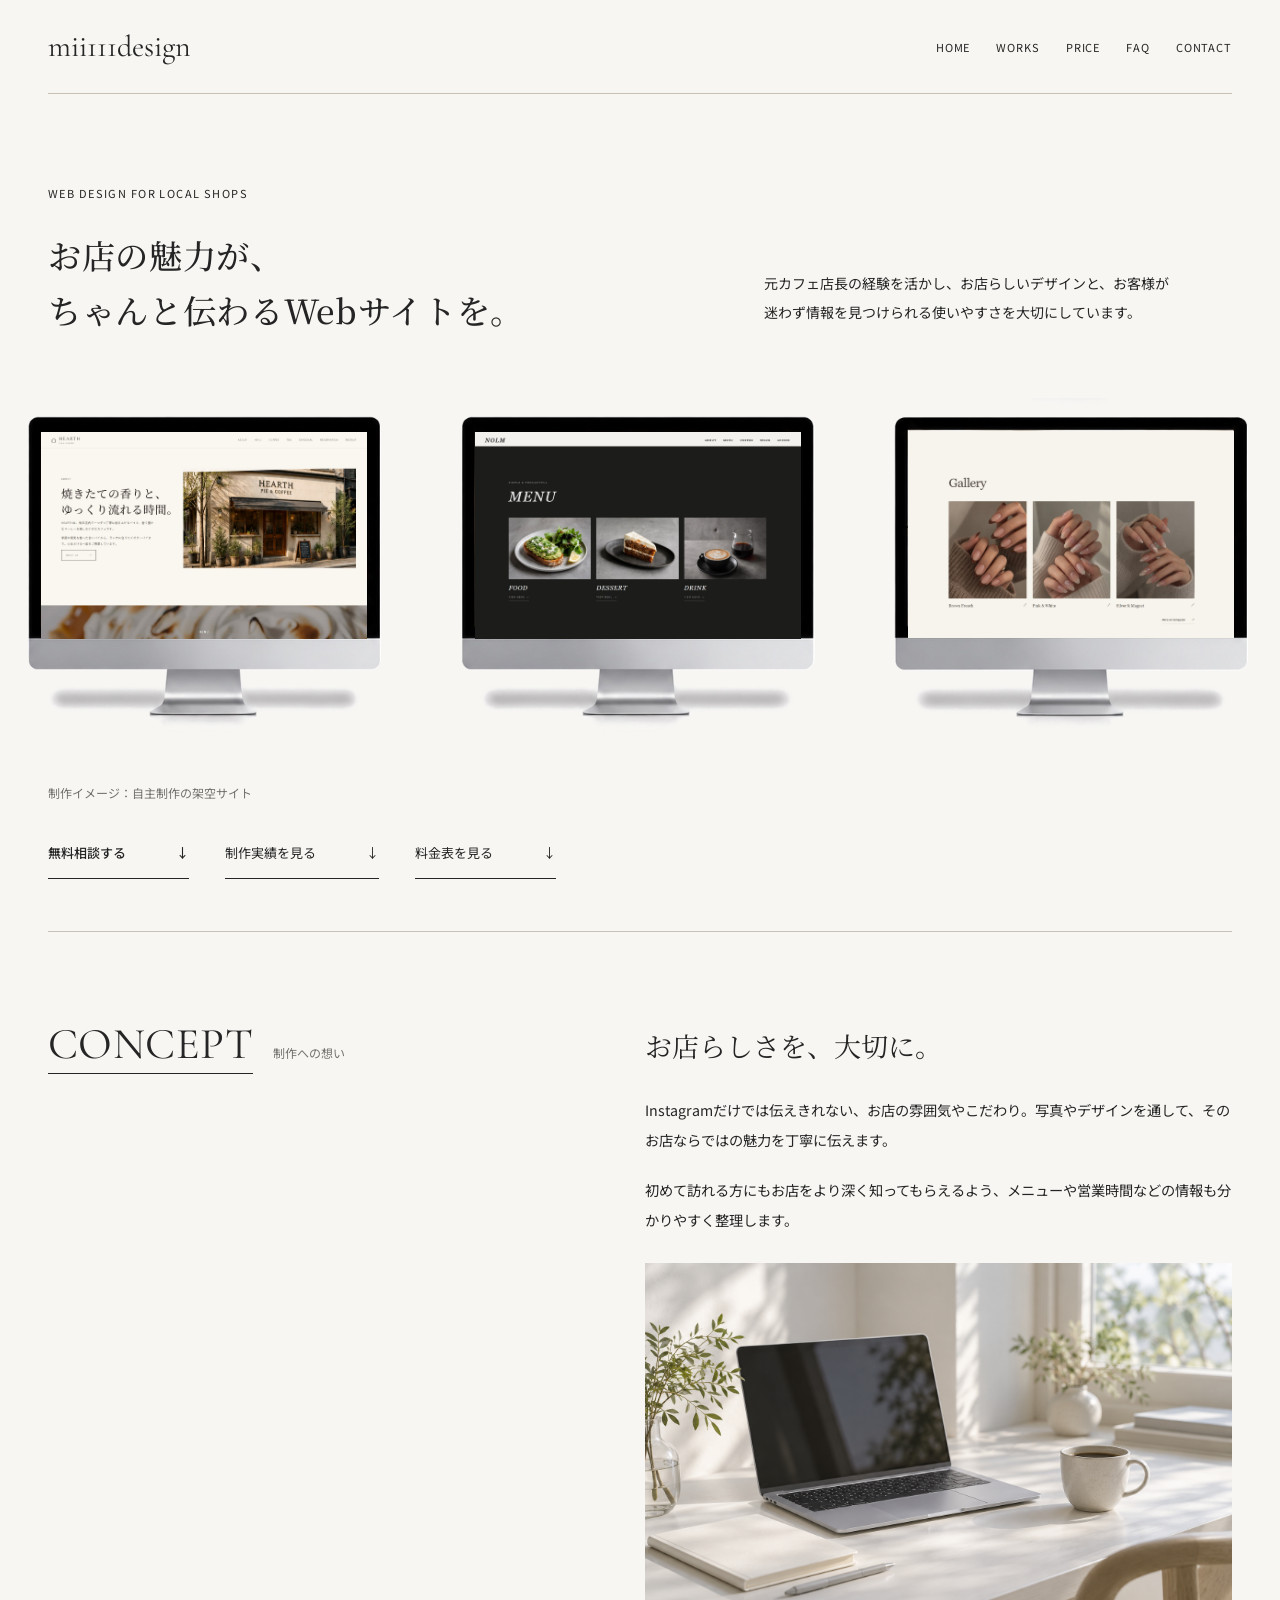
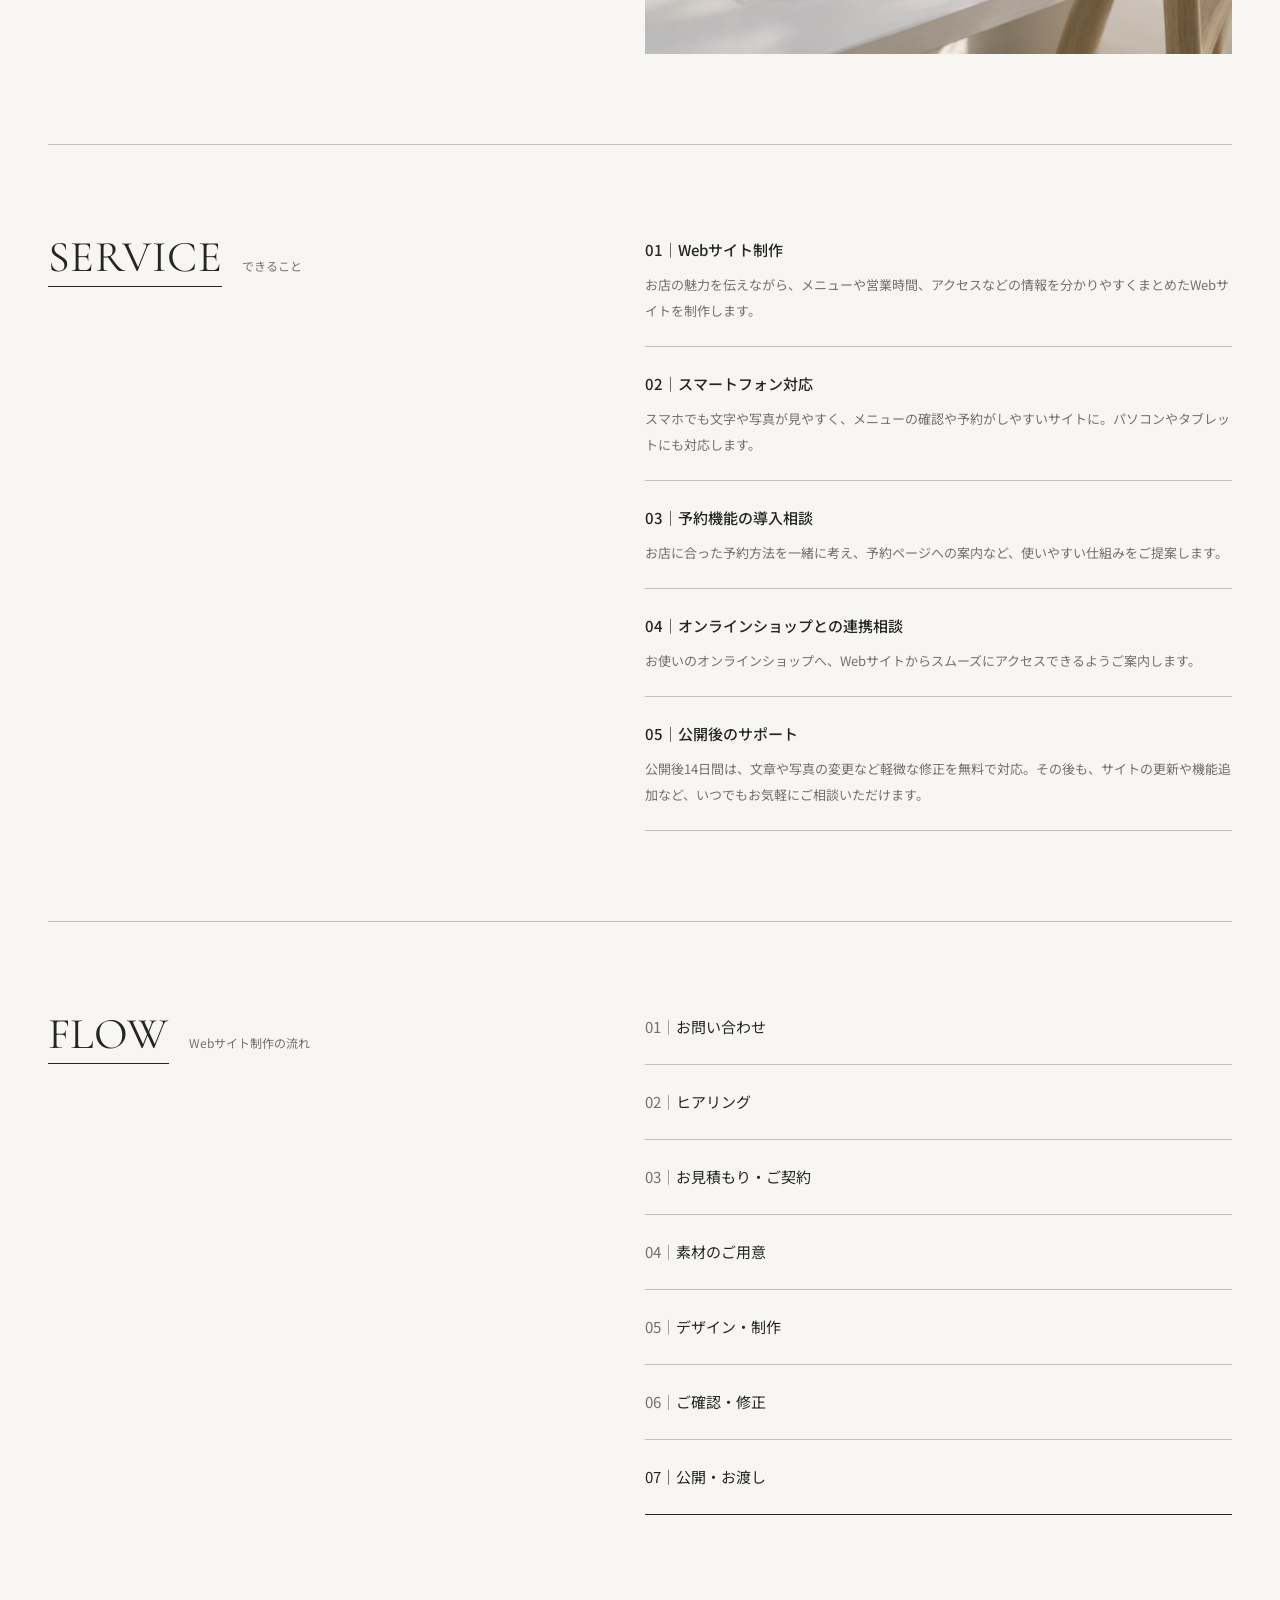
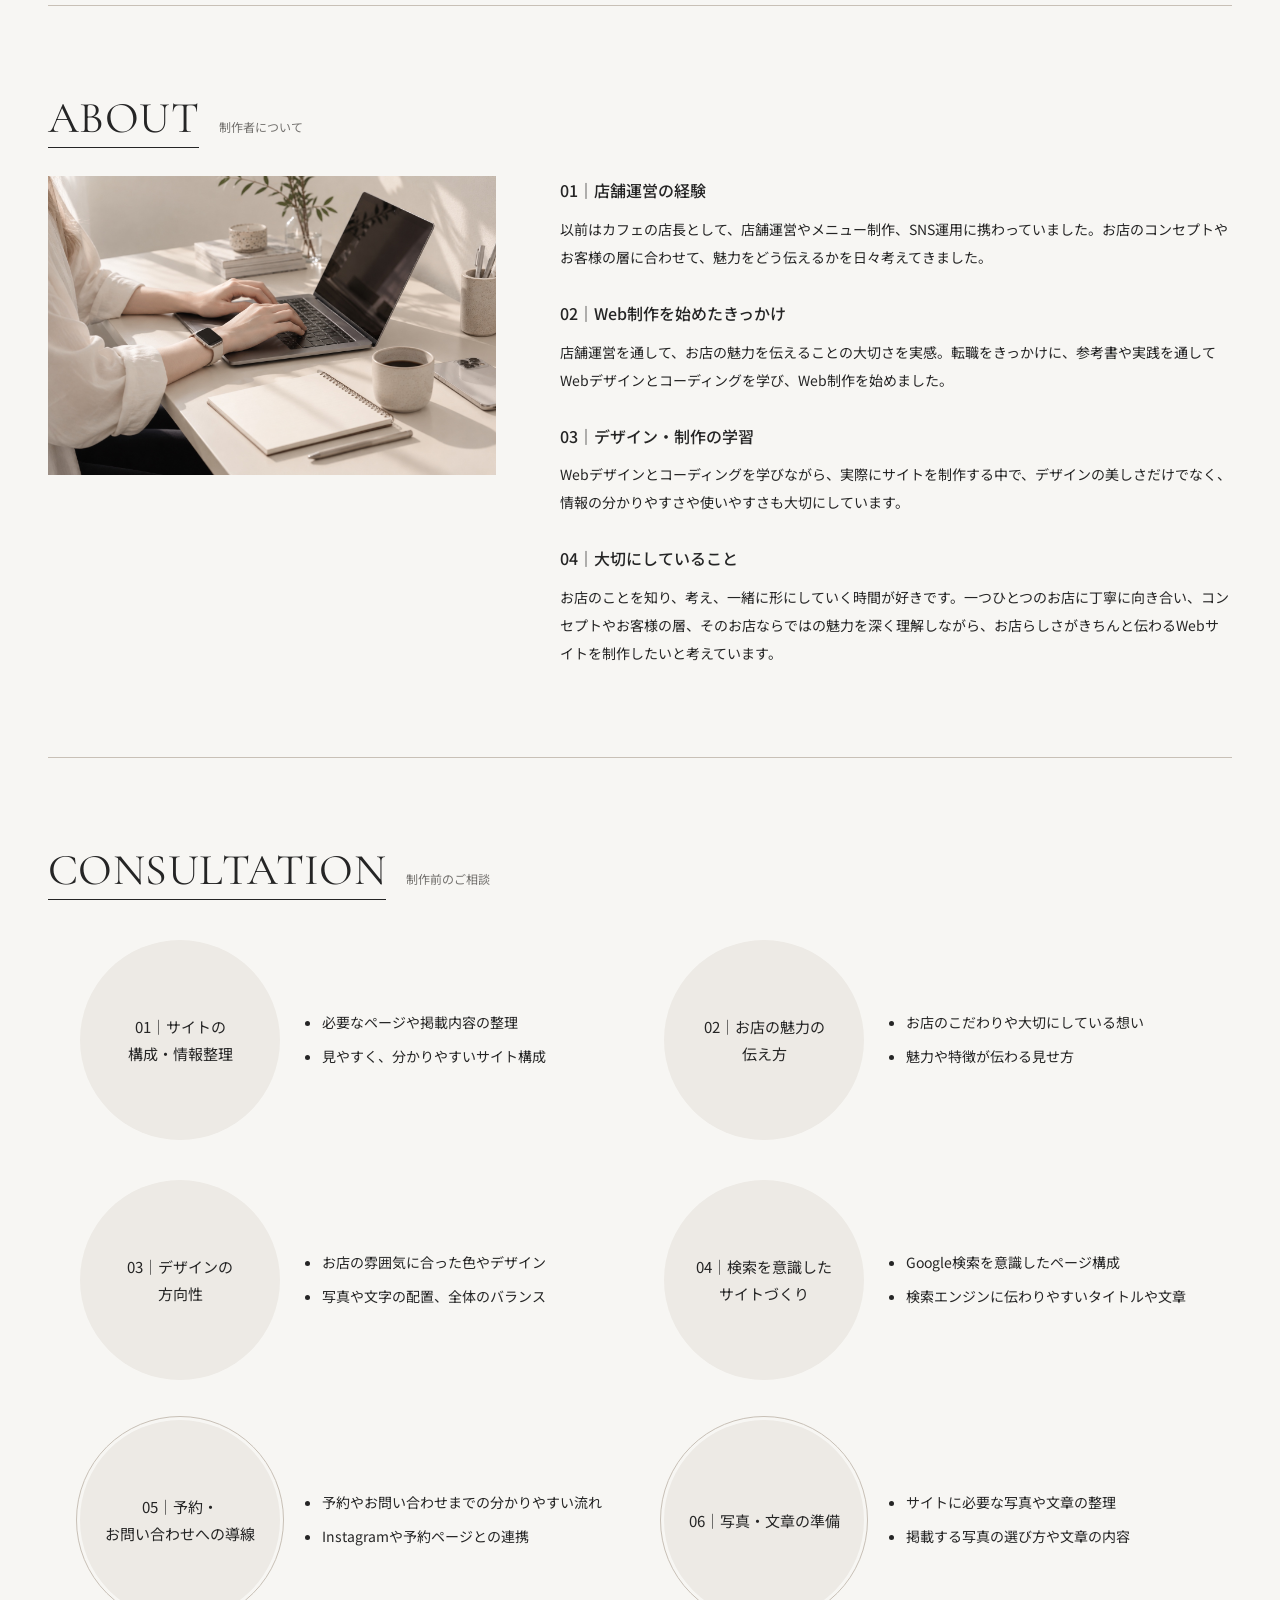
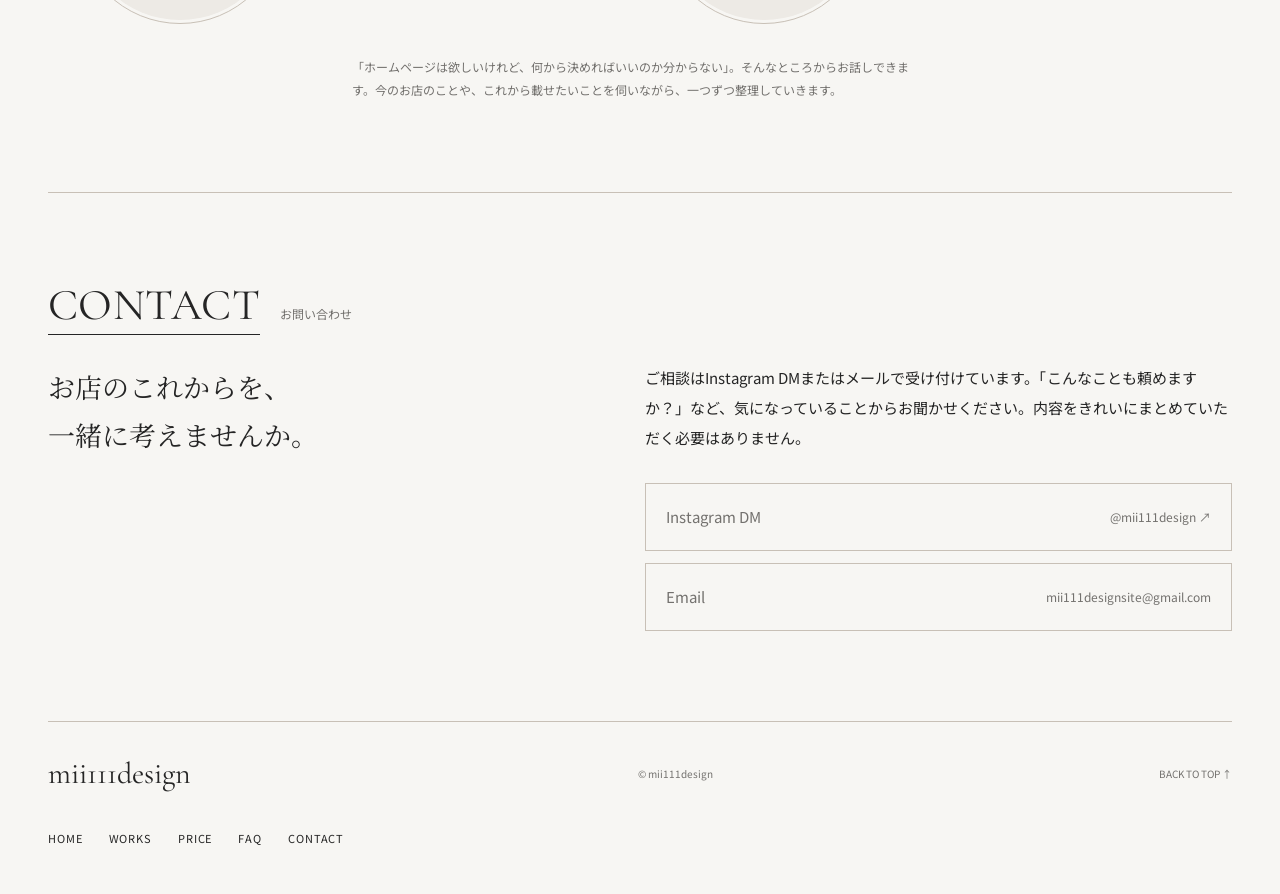
==== commit 458d31df: "Add files via upload" ====
--- a/index.html
+++ b/index.html
@@ -3,5 +3,5 @@
 @media(max-width:1000px){.wrap{width:calc(100% - 56px)}.header nav{gap:16px}.hero-layout{gap:32px}.split,.contact-layout{gap:36px}.section-heading{gap:12px}}
 @media(max-width:700px){.wrap{width:calc(100% - 40px)}.header{min-height:76px;flex-wrap:wrap;gap:0}.brand{font-size:26px}.menu-toggle{display:block;background:none;border:0;padding:14px 0 14px 20px;font-size:11px;letter-spacing:.1em}.header nav{width:100%;display:grid;grid-template-columns:repeat(3,1fr);gap:0;padding:8px 0 16px}.header nav[hidden]{display:none}.header nav a{padding:12px 0;min-height:44px}.hero{padding:58px 0 40px}.hero-layout{grid-template-columns:1fr;gap:24px}.hero h1{font-size:clamp(24px,6.2vw,36px);line-height:1.8}.mobile-break{display:block}.hero-layout>p{font-size:13px}.section{padding:56px 0}.section-heading h2{font-size:38px}.works-grid{grid-template-columns:1fr;gap:36px}.work h3{font-size:18px}.split,.contact-layout{grid-template-columns:1fr;gap:8px}.copy h3,.contact h3{font-size:23px}.section-heading{margin-bottom:28px}.detail-image{margin-bottom:40px}.detail>.eyebrow{margin-top:42px}footer{flex-wrap:wrap;padding:28px 0}footer .brand{width:100%}.detail-nav{font-size:11px;gap:8px}}
 @media(prefers-reduced-motion:reduce){html{scroll-behavior:auto}.motion .reveal{opacity:1;transform:none;transition:none}.work-image img{transition:none}.work a:hover img{transform:none}}
-#price ul{padding-left:1.5em}#price>div:last-child{min-width:0}#price h3{font-size:15px;font-weight:500}#price .note h3{font-size:12px}.flow-list{padding:0;list-style:none}.flow-list>li{padding:22px 0;border-bottom:1px solid var(--line)}.flow-list>li:first-child{padding-top:0}</style><link rel="stylesheet" href="assets/additions.css?v=20261022i"><script>(()=>{try{const reduce=matchMedia('(prefers-reduced-motion:reduce)').matches;const seen=sessionStorage.getItem('mii111design-intro-v1');sessionStorage.setItem('mii111design-intro-v1','1');if(!reduce&&!seen&&performance.getEntriesByType('navigation')[0]?.type!=='reload'){document.documentElement.classList.add('loading-intro');window.miiIntroSafety=setTimeout(()=>document.documentElement.classList.remove('loading-intro','intro-playing'),4000);}}catch(e){}})();</script><script defer src="assets/additions.js?v=20261022g"></script></head><body><div class="site-loader" aria-hidden="true"><img src="assets/logo-loading.png" width="650" height="440" alt="" fetchpriority="high"></div><a class="skip" href="#main">本文へ移動</a><header class="header wrap"><a class="brand" href="index.html">mii111design</a><button class="menu-toggle" type="button" aria-controls="nav" aria-expanded="false" aria-label="メニューを開く"><span class="menu-icon" aria-hidden="true"><span></span><span></span><span></span></span></button><nav id="nav" aria-label="メインナビゲーション"><a href="index.html">HOME</a><a href="works.html">WORKS</a><a href="price.html">PRICE</a><a href="faq.html">FAQ</a><a href="index.html#contact">CONTACT</a></nav></header><main id="main" class="wrap"><section class="hero" id="home"><p class="eyebrow">WEB DESIGN FOR LOCAL SHOPS</p><div class="hero-layout"><h1>お店の魅力が、<br>ちゃんと伝わる<br class="mobile-break"><span class="wrap-phrase">Webサイトを。</span></h1><p><span class="wrap-phrase">元カフェ店長</span>の経験を活かし、お店らしい<span class="wrap-phrase">デザイン</span>と、<span class="wrap-phrase">お客様</span>が迷わず情報を見つけられる<span class="wrap-phrase">使いやすさ</span>を大切にしています。</p></div><div class="pc-marquee" role="region" aria-label="制作イメージ（自主制作）"><div class="pc-track"><div class="pc-group"><div class="pc-window pc-1"><img src="assets/pc-background-transparent.png" width="1254" height="1254" alt="HEARTH PIE & COFFEEの制作イメージ" decoding="async"><div class="pc-screen" data-site="hearth" aria-hidden="true"><img src="assets/screens/hearth-0.jpg" width="1440" height="900" alt="" decoding="async" class="screen-active"><img src="assets/screens/hearth-1.jpg" width="1440" height="900" alt="" decoding="async"><img src="assets/screens/hearth-2.jpg" width="1440" height="900" alt="" decoding="async"></div></div><div class="pc-window pc-2"><img src="assets/pc-background-transparent.png" width="1254" height="1254" alt="NOLMの制作イメージ" decoding="async"><div class="pc-screen" data-site="nolm" aria-hidden="true"><img src="assets/screens/nolm-0.jpg" width="1440" height="900" alt="" decoding="async" class="screen-active"><img src="assets/screens/nolm-1.jpg" width="1440" height="900" alt="" decoding="async"><img src="assets/screens/nolm-2.jpg" width="1440" height="900" alt="" decoding="async"></div></div><div class="pc-window pc-3"><img src="assets/pc-background-transparent.png" width="1254" height="1254" alt="Miel ネイルサロンの制作イメージ" decoding="async"><div class="pc-screen" data-site="miel" aria-hidden="true"><img src="assets/screens/miel-0.jpg" width="1440" height="900" alt="" decoding="async" class="screen-active"><img src="assets/screens/miel-1.jpg" width="1440" height="900" alt="" decoding="async"><img src="assets/screens/miel-2.jpg" width="1440" height="900" alt="" decoding="async"></div></div><div class="pc-window pc-4"><img src="assets/pc-background-transparent.png" width="1254" height="1254" alt="Lunaの制作イメージ" decoding="async"><div class="pc-screen" data-site="luna" aria-hidden="true"><img src="assets/screens/luna-0.jpg" width="1440" height="900" alt="" decoding="async" class="screen-active"><img src="assets/screens/luna-1.jpg" width="1440" height="900" alt="" decoding="async"><img src="assets/screens/luna-2.jpg" width="1440" height="900" alt="" decoding="async"></div></div></div><div class="pc-group" aria-hidden="true"><div class="pc-window pc-1"><img src="assets/pc-background-transparent.png" width="1254" height="1254" alt="" decoding="async"><div class="pc-screen" data-site="hearth" aria-hidden="true"><img src="assets/screens/hearth-0.jpg" width="1440" height="900" alt="" decoding="async" class="screen-active"><img src="assets/screens/hearth-1.jpg" width="1440" height="900" alt="" decoding="async"><img src="assets/screens/hearth-2.jpg" width="1440" height="900" alt="" decoding="async"></div></div><div class="pc-window pc-2"><img src="assets/pc-background-transparent.png" width="1254" height="1254" alt="" decoding="async"><div class="pc-screen" data-site="nolm" aria-hidden="true"><img src="assets/screens/nolm-0.jpg" width="1440" height="900" alt="" decoding="async" class="screen-active"><img src="assets/screens/nolm-1.jpg" width="1440" height="900" alt="" decoding="async"><img src="assets/screens/nolm-2.jpg" width="1440" height="900" alt="" decoding="async"></div></div><div class="pc-window pc-3"><img src="assets/pc-background-transparent.png" width="1254" height="1254" alt="" decoding="async"><div class="pc-screen" data-site="miel" aria-hidden="true"><img src="assets/screens/miel-0.jpg" width="1440" height="900" alt="" decoding="async" class="screen-active"><img src="assets/screens/miel-1.jpg" width="1440" height="900" alt="" decoding="async"><img src="assets/screens/miel-2.jpg" width="1440" height="900" alt="" decoding="async"></div></div><div class="pc-window pc-4"><img src="assets/pc-background-transparent.png" width="1254" height="1254" alt="" decoding="async"><div class="pc-screen" data-site="luna" aria-hidden="true"><img src="assets/screens/luna-0.jpg" width="1440" height="900" alt="" decoding="async" class="screen-active"><img src="assets/screens/luna-1.jpg" width="1440" height="900" alt="" decoding="async"><img src="assets/screens/luna-2.jpg" width="1440" height="900" alt="" decoding="async"></div></div></div></div></div><p class="note">制作イメージ：自主制作の架空サイト</p><div class="hero-actions"><a class="text-link" href="works.html">制作実績を見る <span aria-hidden="true">↓</span></a><a class="text-link price-link" href="price.html">料金表を見る <span aria-hidden="true">↓</span></a><a class="text-link consultation-link" href="#contact">無料相談する <span aria-hidden="true">↓</span></a></div></section><section class="section split" id="concept"><div class="section-heading reveal"><h2>CONCEPT</h2><p>制作への想い</p></div><div class="copy reveal"><h3>お店らしさを、大切に。</h3><p class="wrap-copy"><span class="mobile-phrase">Instagram</span>だけでは伝えきれない、お店の<span class="mobile-phrase">雰囲気</span>やこだわり。写真や<span class="mobile-phrase">デザイン</span>を通して、そのお店ならではの魅力を丁寧に伝えます。</p><p>初めて訪れる方にもお店をより深く<span class="mobile-phrase">知って</span><span class="mobile-phrase">もらえる</span>よう、メニューや<span class="mobile-phrase">営業時間</span>などの情報も<span class="mobile-phrase">分かりやすく</span>整理します。</p><img class="concept-photo" src="assets/concept-workspace.png" width="1536" height="1024" alt="自然光が差すデスクにノートパソコン、無地のノートとコーヒーを並べた制作イメージ" loading="lazy"></div></section><section class="section split" id="service"><div class="section-heading reveal"><h2>SERVICE</h2><p>できること</p></div><dl class="list"><div><dt>01｜Webサイト制作</dt><dd>お店の魅力を伝えながら、メニューや営業時間、アクセスなどの情報を分かりやすくまとめたWebサイトを制作します。</dd></div><div><dt>02｜スマートフォン対応</dt><dd>スマホでも文字や写真が見やすく、メニューの確認や予約がしやすいサイトに。パソコンやタブレットにも対応します。</dd></div><div><dt>03｜予約機能の導入相談</dt><dd>お店に合った予約方法を一緒に考え、予約ページへの案内など、使いやすい仕組みをご提案します。</dd></div><div><dt>04｜オンラインショップとの連携相談</dt><dd>お使いのオンラインショップへ、Webサイトからスムーズにアクセスできるようご案内します。</dd></div><div><dt>05｜公開後のサポート</dt><dd>公開後14日間は、文章や写真の変更など軽微な修正を無料で対応。その後も、サイトの更新や機能追加など、いつでもお気軽にご相談いただけます。</dd></div></dl></section><section class="section split" id="flow"><div class="section-heading reveal"><h2>FLOW</h2><p>Webサイト制作の流れ</p></div><ol class="list flow-list"><li><span>01｜</span>お問い合わせ</li><li><span>02｜</span>ヒアリング</li><li><span>03｜</span>お見積もり・ご契約</li><li><span>04｜</span>素材のご用意</li><li><span>05｜</span>デザイン・制作</li><li><span>06｜</span>ご確認・修正</li><li><span>07｜</span>公開・お渡し</li></ol></section><section class="section" id="about"><div class="section-heading reveal"><h2>ABOUT</h2><p>制作者について</p></div><div class="about-layout"><img class="about-photo reveal" src="assets/about-original.jpeg" width="1536" height="1024" alt="ノートパソコンで制作に取り組む手元" loading="lazy"><div class="profile-list"><section class="reveal"><h3>01｜店舗運営の経験</h3><p class="wrap-copy">以前はカフェの店長として、<span class="mobile-phrase">店舗運営</span>や<span class="mobile-phrase">メニュー制作</span>、<span class="mobile-phrase">SNS運用</span>に携わっていました。お店の<span class="mobile-phrase">コンセプト</span>や<span class="mobile-phrase">お客様</span>の層に合わせて、魅力をどう伝えるかを日々<span class="mobile-phrase">考えてきました</span>。</p></section><section class="reveal"><h3>02｜Web制作を始めたきっかけ</h3><p><span class="mobile-phrase">店舗運営</span>を通して、お店の魅力を伝えることの大切さを実感。転職をきっかけに、参考書や実践を通して<span class="mobile-phrase">Webデザイン</span>と<span class="mobile-phrase">コーディング</span>を学び、<span class="mobile-phrase">Web制作</span>を<span class="wrap-phrase">始めました</span>。</p></section><section class="reveal"><h3>03｜デザイン・制作の学習</h3><p><span class="mobile-phrase">Webデザイン</span>と<span class="mobile-phrase">コーディング</span>を学びながら、実際に<span class="mobile-phrase">サイトを制作</span>する中で、<span class="mobile-phrase">デザイン</span>の美しさだけでなく、情報の<span class="mobile-phrase">分かりやすさ</span>や<span class="mobile-phrase">使いやすさ</span>も大切にしています。</p></section><section class="reveal"><h3>04｜大切にしていること</h3><p class="wrap-copy">お店のことを知り、考え、一緒に形にしていく時間が<span class="mobile-phrase">好きです</span>。一つひとつのお店に丁寧に向き合い、<span class="mobile-phrase">コンセプト</span>や<span class="mobile-phrase">お客様</span>の層、そのお店ならではの魅力を深く理解しながら、お店らしさがきちんと伝わる<span class="mobile-phrase">Webサイト</span>を制作したいと<span class="mobile-phrase">考えています</span>。</p></section></div></div></section><section class="section" id="consultation"><div class="section-heading reveal"><h2>CONSULTATION</h2><p>制作前のご相談</p></div><ul class="consultation-circles"><li><div class="consultation-circle"><span>01｜サイトの<br>構成・情報整理</span></div><ul class="consultation-description"><li>必要なページや<span class="mobile-phrase">掲載内容の整理</span></li><li>見やすく、<span class="mobile-phrase">分かりやすいサイト構成</span></li></ul></li><li><div class="consultation-circle"><span>02｜お店の魅力の<br>伝え方</span></div><ul class="consultation-description"><li>お店のこだわりや<span class="mobile-phrase">大切にしている想い</span></li><li>魅力や特徴が<span class="mobile-phrase">伝わる見せ方</span></li></ul></li><li><div class="consultation-circle"><span>03｜デザインの<br>方向性</span></div><ul class="consultation-description"><li>お店の雰囲気に合った<span class="mobile-phrase">色やデザイン</span></li><li>写真や文字の配置、<span class="mobile-phrase">全体のバランス</span></li></ul></li><li><div class="consultation-circle"><span>04｜検索を意識した<br>サイトづくり</span></div><ul class="consultation-description"><li><span class="mobile-phrase">Google検索</span>を意識した<span class="mobile-phrase">ページ構成</span></li><li><span class="mobile-phrase">検索エンジン</span>に伝わりやすい<span class="mobile-phrase">タイトルや文章</span></li></ul></li><li><div class="consultation-circle"><span>05｜予約・<br>お問い合わせへの導線</span></div><ul class="consultation-description"><li><span class="mobile-phrase">予約やお問い合わせ</span>までの<span class="mobile-phrase">分かりやすい流れ</span></li><li><span class="mobile-phrase">Instagram</span>や<span class="mobile-phrase">予約ページ</span>との連携</li></ul></li><li><div class="consultation-circle"><span>06｜<wbr><span class="wrap-phrase">写真・文章の準備</span></span></div><ul class="consultation-description"><li><span class="mobile-phrase">サイト</span>に必要な<span class="mobile-phrase">写真や文章</span>の整理</li><li>掲載する<span class="mobile-phrase">写真の選び方</span>や<span class="mobile-phrase">文章の内容</span></li></ul></li></ul><p class="note consultation-note wrap-copy">「ホームページは欲しいけれど、何から決めればいいのか分からない」。そんなところからお話しできます。今のお店のことや、これから載せたいことを伺いながら、一つずつ整理していきます。</p></section><section class="section contact" id="contact"><div class="section-heading reveal"><h2>CONTACT</h2><p>お問い合わせ</p></div><div class="contact-layout reveal"><h3>お店のこれからを、<br>一緒に考えませんか。</h3><div><p>ご相談は<span class="mobile-phrase">Instagram DM</span>またはメールで受け付けています。「こんなことも頼めますか？」など、気になっていることからお聞かせください。内容をきれいにまとめていただく必要はありません。</p><div class="contact-actions"><a href="https://www.instagram.com/mii111design/" target="_blank" rel="noopener noreferrer">Instagram DM <span>@mii111design ↗</span></a><a class="email-link" href="mailto:mii111designsite@gmail.com">Email <span>mii111designsite@gmail.com</span></a></div></div></div></section></main><footer class="wrap"><a class="brand" href="index.html">mii111design</a><small>© mii111design</small><nav class="footer-nav" aria-label="フッターナビゲーション"><a href="index.html">HOME</a><a href="works.html">WORKS</a><a href="price.html">PRICE</a><a href="faq.html">FAQ</a><a href="index.html#contact">CONTACT</a></nav><a href="#main">BACK TO TOP ↑</a></footer><script>if('IntersectionObserver' in window&&!window.matchMedia('(prefers-reduced-motion:reduce)').matches){const observer=new IntersectionObserver(entries=>{entries.forEach(entry=>{if(entry.isIntersecting){entry.target.classList.add('visible');observer.unobserve(entry.target);}});},{threshold:.08});document.querySelectorAll('.reveal').forEach(el=>observer.observe(el));document.documentElement.classList.add('motion');}
+#price ul{padding-left:1.5em}#price>div:last-child{min-width:0}#price h3{font-size:15px;font-weight:500}#price .note h3{font-size:12px}.flow-list{padding:0;list-style:none}.flow-list>li{padding:22px 0;border-bottom:1px solid var(--line)}.flow-list>li:first-child{padding-top:0}</style><link rel="stylesheet" href="assets/additions.css?v=20261022k"><script>(()=>{try{const reduce=matchMedia('(prefers-reduced-motion:reduce)').matches;const seen=sessionStorage.getItem('mii111design-intro-v1');sessionStorage.setItem('mii111design-intro-v1','1');if(!reduce&&!seen&&performance.getEntriesByType('navigation')[0]?.type!=='reload'){document.documentElement.classList.add('loading-intro');window.miiIntroSafety=setTimeout(()=>document.documentElement.classList.remove('loading-intro','intro-playing'),4000);}}catch(e){}})();</script><script defer src="assets/additions.js?v=20261022k"></script></head><body><div class="site-loader" aria-hidden="true"><img src="assets/logo-loading.png" width="650" height="440" alt="" fetchpriority="high"></div><a class="skip" href="#main">本文へ移動</a><header class="header wrap"><a class="brand" href="index.html">mii111design</a><button class="menu-toggle" type="button" aria-controls="nav" aria-expanded="false" aria-label="メニューを開く"><span class="menu-icon" aria-hidden="true"><span></span><span></span><span></span></span></button><nav id="nav" aria-label="メインナビゲーション"><a href="index.html">HOME</a><a href="works.html">WORKS</a><a href="price.html">PRICE</a><a href="faq.html">FAQ</a><a href="index.html#contact">CONTACT</a></nav></header><main id="main" class="wrap"><section class="hero" id="home"><p class="eyebrow">WEB DESIGN FOR LOCAL SHOPS</p><div class="hero-layout"><h1>お店の魅力が、<br>ちゃんと伝わる<br class="mobile-break"><span class="wrap-phrase">Webサイトを。</span></h1><p><span class="wrap-phrase">元カフェ店長</span>の経験を活かし、お店らしい<span class="wrap-phrase">デザイン</span>と、<span class="wrap-phrase">お客様</span>が迷わず情報を見つけられる<span class="wrap-phrase">使いやすさ</span>を大切にしています。</p></div><div class="pc-marquee" role="region" aria-label="制作イメージ（自主制作）"><div class="pc-track"><div class="pc-group"><div class="pc-window pc-1"><img src="assets/pc-background-transparent.png" width="1254" height="1254" alt="HEARTH PIE & COFFEEの制作イメージ" decoding="async"><div class="pc-screen" data-site="hearth" aria-hidden="true"><img src="assets/screens/hearth-0.jpg" width="1440" height="900" alt="" decoding="async" class="screen-active"><img src="assets/screens/hearth-1.jpg" width="1440" height="900" alt="" decoding="async"><img src="assets/screens/hearth-2.jpg" width="1440" height="900" alt="" decoding="async"></div></div><div class="pc-window pc-2"><img src="assets/pc-background-transparent.png" width="1254" height="1254" alt="NOLMの制作イメージ" decoding="async"><div class="pc-screen" data-site="nolm" aria-hidden="true"><img src="assets/screens/nolm-0.jpg" width="1440" height="900" alt="" decoding="async" class="screen-active"><img src="assets/screens/nolm-1.jpg" width="1440" height="900" alt="" decoding="async"><img src="assets/screens/nolm-2.jpg" width="1440" height="900" alt="" decoding="async"></div></div><div class="pc-window pc-3"><img src="assets/pc-background-transparent.png" width="1254" height="1254" alt="Miel ネイルサロンの制作イメージ" decoding="async"><div class="pc-screen" data-site="miel" aria-hidden="true"><img src="assets/screens/miel-0.jpg" width="1440" height="900" alt="" decoding="async" class="screen-active"><img src="assets/screens/miel-1.jpg" width="1440" height="900" alt="" decoding="async"><img src="assets/screens/miel-2.jpg" width="1440" height="900" alt="" decoding="async"></div></div><div class="pc-window pc-4"><img src="assets/pc-background-transparent.png" width="1254" height="1254" alt="Lunaの制作イメージ" decoding="async"><div class="pc-screen" data-site="luna" aria-hidden="true"><img src="assets/screens/luna-0.jpg" width="1440" height="900" alt="" decoding="async" class="screen-active"><img src="assets/screens/luna-1.jpg" width="1440" height="900" alt="" decoding="async"><img src="assets/screens/luna-2.jpg" width="1440" height="900" alt="" decoding="async"></div></div></div><div class="pc-group" aria-hidden="true"><div class="pc-window pc-1"><img src="assets/pc-background-transparent.png" width="1254" height="1254" alt="" decoding="async"><div class="pc-screen" data-site="hearth" aria-hidden="true"><img src="assets/screens/hearth-0.jpg" width="1440" height="900" alt="" decoding="async" class="screen-active"><img src="assets/screens/hearth-1.jpg" width="1440" height="900" alt="" decoding="async"><img src="assets/screens/hearth-2.jpg" width="1440" height="900" alt="" decoding="async"></div></div><div class="pc-window pc-2"><img src="assets/pc-background-transparent.png" width="1254" height="1254" alt="" decoding="async"><div class="pc-screen" data-site="nolm" aria-hidden="true"><img src="assets/screens/nolm-0.jpg" width="1440" height="900" alt="" decoding="async" class="screen-active"><img src="assets/screens/nolm-1.jpg" width="1440" height="900" alt="" decoding="async"><img src="assets/screens/nolm-2.jpg" width="1440" height="900" alt="" decoding="async"></div></div><div class="pc-window pc-3"><img src="assets/pc-background-transparent.png" width="1254" height="1254" alt="" decoding="async"><div class="pc-screen" data-site="miel" aria-hidden="true"><img src="assets/screens/miel-0.jpg" width="1440" height="900" alt="" decoding="async" class="screen-active"><img src="assets/screens/miel-1.jpg" width="1440" height="900" alt="" decoding="async"><img src="assets/screens/miel-2.jpg" width="1440" height="900" alt="" decoding="async"></div></div><div class="pc-window pc-4"><img src="assets/pc-background-transparent.png" width="1254" height="1254" alt="" decoding="async"><div class="pc-screen" data-site="luna" aria-hidden="true"><img src="assets/screens/luna-0.jpg" width="1440" height="900" alt="" decoding="async" class="screen-active"><img src="assets/screens/luna-1.jpg" width="1440" height="900" alt="" decoding="async"><img src="assets/screens/luna-2.jpg" width="1440" height="900" alt="" decoding="async"></div></div></div></div></div><p class="note">制作イメージ：自主制作の架空サイト</p><div class="hero-actions"><a class="text-link" href="works.html">制作実績を見る <span aria-hidden="true">↓</span></a><a class="text-link price-link" href="price.html">料金表を見る <span aria-hidden="true">↓</span></a><a class="text-link consultation-link" href="#contact">無料相談する <span aria-hidden="true">↓</span></a></div></section><section class="section split" id="concept"><div class="section-heading reveal"><h2>CONCEPT</h2><p>制作への想い</p></div><div class="copy reveal"><h3>お店らしさを、大切に。</h3><p class="wrap-copy"><span class="mobile-phrase">Instagram</span>だけでは伝えきれない、お店の<span class="mobile-phrase">雰囲気</span>や<span class="mobile-phrase">こだわり</span>。写真や<span class="mobile-phrase">デザイン</span>を通して、そのお店ならではの<span class="wrap-phrase">魅力</span>を丁寧に<span class="wrap-phrase">伝えます</span>。</p><p>初めて訪れる方にもお店をより深く<span class="mobile-phrase">知って</span><span class="mobile-phrase">もらえる</span>よう、<span class="wrap-phrase">メニュー</span>や<span class="mobile-phrase">営業時間</span>などの情報も<span class="mobile-phrase">分かりやすく</span><span class="mobile-phrase">整理します</span>。</p><img class="concept-photo" src="assets/concept-workspace.png" width="1536" height="1024" alt="自然光が差すデスクにノートパソコン、無地のノートとコーヒーを並べた制作イメージ" loading="lazy"></div></section><section class="section split" id="service"><div class="section-heading reveal"><h2>SERVICE</h2><p>できること</p></div><dl class="list"><div><dt>01｜Webサイト制作</dt><dd>お店の魅力を伝えながら、メニューや営業時間、アクセスなどの情報を分かりやすくまとめたWebサイトを制作します。</dd></div><div><dt>02｜スマートフォン対応</dt><dd>スマホでも文字や写真が見やすく、メニューの確認や予約がしやすいサイトに。パソコンやタブレットにも対応します。</dd></div><div><dt>03｜予約機能の導入相談</dt><dd>お店に合った予約方法を一緒に考え、予約ページへの案内など、使いやすい仕組みをご提案します。</dd></div><div><dt>04｜オンラインショップとの連携相談</dt><dd>お使いのオンラインショップへ、Webサイトからスムーズにアクセスできるようご案内します。</dd></div><div><dt>05｜公開後のサポート</dt><dd>公開後14日間は、文章や写真の変更など軽微な修正を無料で対応。その後も、サイトの更新や機能追加など、いつでもお気軽にご相談いただけます。</dd></div></dl></section><section class="section split" id="flow"><div class="section-heading reveal"><h2>FLOW</h2><p>Webサイト制作の流れ</p></div><ol class="list flow-list"><li><span>01｜</span>お問い合わせ</li><li><span>02｜</span>ヒアリング</li><li><span>03｜</span>お見積もり・ご契約</li><li><span>04｜</span>素材のご用意</li><li><span>05｜</span>デザイン・制作</li><li><span>06｜</span>ご確認・修正</li><li><span>07｜</span>公開・お渡し</li></ol></section><section class="section" id="about"><div class="section-heading reveal"><h2>ABOUT</h2><p>制作者について</p></div><div class="about-layout"><img class="about-photo reveal" src="assets/about-original.jpeg" width="1536" height="1024" alt="ノートパソコンで制作に取り組む手元" loading="lazy"><div class="profile-list"><section class="reveal"><h3>01｜店舗運営の経験</h3><p class="wrap-copy">以前はカフェの店長として、<span class="mobile-phrase">店舗運営</span>や<span class="mobile-phrase">メニュー制作</span>、<span class="mobile-phrase">SNS運用</span>に携わっていました。お店の<span class="mobile-phrase">コンセプト</span>や<span class="mobile-phrase">お客様</span>の層に合わせて、魅力をどう伝えるかを日々<span class="mobile-phrase">考えて</span><span class="mobile-phrase">きました</span>。</p></section><section class="reveal"><h3>02｜Web制作を始めたきっかけ</h3><p><span class="mobile-phrase">店舗運営</span>を通して、お店の魅力を伝えることの大切さを実感。転職をきっかけに、参考書や実践を通して<span class="mobile-phrase">Webデザイン</span>と<span class="mobile-phrase">コーディング</span>を学び、<span class="mobile-phrase">Web制作</span>を<span class="wrap-phrase">始めました</span>。</p></section><section class="reveal"><h3>03｜デザイン・制作の学習</h3><p><span class="mobile-phrase">Webデザイン</span>と<span class="mobile-phrase">コーディング</span>を学びながら、実際に<span class="mobile-phrase">サイトを制作</span>する中で、<span class="mobile-phrase">デザイン</span>の美しさだけでなく、情報の<span class="mobile-phrase">分かりやすさ</span>や<span class="mobile-phrase">使いやすさ</span>も大切にしています。</p></section><section class="reveal"><h3>04｜大切にしていること</h3><p class="wrap-copy">お店のことを知り、考え、一緒に形にしていく時間が<span class="mobile-phrase">好きです</span>。一つひとつのお店に丁寧に向き合い、<span class="mobile-phrase">コンセプト</span>や<span class="mobile-phrase">お客様</span>の層、そのお店ならではの魅力を深く理解しながら、お店らしさがきちんと伝わる<span class="mobile-phrase">Webサイト</span>を制作したいと<span class="mobile-phrase">考えています</span>。</p></section></div></div></section><section class="section" id="consultation"><div class="section-heading reveal"><h2>CONSULTATION</h2><p>制作前のご相談</p></div><ul class="consultation-circles"><li><div class="consultation-circle"><span>01｜サイトの<br>構成・情報整理</span></div><ul class="consultation-description"><li>必要なページや<span class="mobile-phrase">掲載内容の整理</span></li><li>見やすく、<span class="mobile-phrase">分かりやすいサイト構成</span></li></ul></li><li><div class="consultation-circle"><span>02｜お店の魅力の<br>伝え方</span></div><ul class="consultation-description"><li>お店のこだわりや<span class="mobile-phrase">大切にしている想い</span></li><li>魅力や特徴が<span class="mobile-phrase">伝わる見せ方</span></li></ul></li><li><div class="consultation-circle"><span>03｜デザインの<br>方向性</span></div><ul class="consultation-description"><li>お店の雰囲気に合った<span class="mobile-phrase">色やデザイン</span></li><li>写真や文字の配置、<span class="mobile-phrase">全体のバランス</span></li></ul></li><li><div class="consultation-circle"><span>04｜検索を意識した<br>サイトづくり</span></div><ul class="consultation-description"><li><span class="mobile-phrase">Google検索</span>を意識した<span class="mobile-phrase">ページ構成</span></li><li><span class="mobile-phrase">検索エンジン</span>に伝わりやすい<span class="mobile-phrase">タイトルや文章</span></li></ul></li><li><div class="consultation-circle"><span>05｜予約・<br>お問い合わせへの導線</span></div><ul class="consultation-description"><li><span class="mobile-phrase">予約やお問い合わせ</span>までの<span class="mobile-phrase">分かりやすい流れ</span></li><li><span class="mobile-phrase">Instagram</span>や<span class="mobile-phrase">予約ページ</span>との連携</li></ul></li><li><div class="consultation-circle"><span>06｜<wbr><span class="wrap-phrase">写真・文章の準備</span></span></div><ul class="consultation-description"><li><span class="mobile-phrase">サイト</span>に必要な<span class="mobile-phrase">写真や文章</span>の整理</li><li>掲載する<span class="mobile-phrase">写真の選び方</span>や<span class="mobile-phrase">文章の内容</span></li></ul></li></ul><p class="note consultation-note wrap-copy">「ホームページは欲しいけれど、何から決めればいいのか分からない」。そんなところからお話しできます。今のお店のことや、これから載せたいことを伺いながら、一つずつ整理していきます。</p></section><section class="section contact" id="contact"><div class="section-heading reveal"><h2>CONTACT</h2><p>お問い合わせ</p></div><div class="contact-layout reveal"><h3>お店のこれからを、<br>一緒に考えませんか。</h3><div><p>ご相談はInstagram DMまたはメールで受け付けています。「こんなことも頼めますか？」など、気になっていることからお聞かせください。内容をきれいにまとめていただく必要はありません。</p><div class="contact-actions"><a href="https://www.instagram.com/mii111design/" target="_blank" rel="noopener noreferrer">Instagram DM <span>@mii111design ↗</span></a><a class="email-link" href="mailto:mii111designsite@gmail.com">Email <span>mii111designsite@gmail.com</span></a></div></div></div></section></main><footer class="wrap"><a class="brand" href="index.html">mii111design</a><small>© mii111design</small><nav class="footer-nav" aria-label="フッターナビゲーション"><a href="index.html">HOME</a><a href="works.html">WORKS</a><a href="price.html">PRICE</a><a href="faq.html">FAQ</a><a href="index.html#contact">CONTACT</a></nav><a href="#main">BACK TO TOP ↑</a></footer><script>if('IntersectionObserver' in window&&!window.matchMedia('(prefers-reduced-motion:reduce)').matches){const observer=new IntersectionObserver(entries=>{entries.forEach(entry=>{if(entry.isIntersecting){entry.target.classList.add('visible');observer.unobserve(entry.target);}});},{threshold:.08});document.querySelectorAll('.reveal').forEach(el=>observer.observe(el));document.documentElement.classList.add('motion');}
 </script></body></html>
--- a/assets/additions.css
+++ b/assets/additions.css
@@ -49,6 +49,8 @@
 .hero-line-pending .hero h1{visibility:hidden}@media(prefers-reduced-motion:reduce){.hero-line-pending .hero h1{visibility:visible}}
 
 .mobile-phrase{display:contents}.work-intent dd+dd{margin-top:14px}
-@media(max-width:700px){.mobile-phrase{display:inline;white-space:nowrap}#concept .copy p,.profile-list p,.consultation-description>li,.contact-layout p{word-break:normal;line-break:strict;text-wrap:pretty;text-align:left}#concept .copy p{line-height:1.9}.profile-list p{line-height:1.9}.profile-list h3{margin-bottom:8px}.profile-list{gap:24px}.consultation-description{max-width:none;justify-self:stretch;margin-top:20px}.consultation-note{margin-top:28px}#consultation{padding-bottom:40px}#contact{padding-top:48px}#contact>.section-heading{margin-bottom:20px}.contact-layout{row-gap:0}.contact-layout h3{margin-bottom:16px}.contact-layout p{line-height:1.9;margin-bottom:0}.contact-actions{margin-top:24px}}
+@media(max-width:700px){.mobile-phrase{display:inline;white-space:nowrap}.hero-layout>p,#concept .copy p,.profile-list p,#service dd,.consultation-note,.contact-layout p,.faq-answer p,.work>p,.work-intent dd,.price-intro,#price dd p,#price .note li{word-break:normal;line-break:strict;overflow-wrap:break-word;text-wrap:pretty;text-align:justify;text-align-last:left;text-justify:inter-character}#concept .copy p{line-height:1.9}.profile-list p{line-height:1.9}.profile-list h3{margin-bottom:8px}.profile-list{gap:24px}.consultation-description{max-width:none;justify-self:stretch;margin-top:20px}.consultation-note{margin-top:28px}#consultation{padding-bottom:40px}#contact{padding-top:48px}#contact>.section-heading{margin-bottom:20px}.contact-layout{row-gap:0}.contact-layout h3{margin-bottom:16px}.contact-layout p{line-height:1.9;margin-bottom:0}.contact-actions{margin-top:24px}}
 
-@supports(word-break:auto-phrase){@media(max-width:700px){#concept .copy p,.profile-list p,.consultation-description>li,.contact-layout p{word-break:auto-phrase}}}
+
+
+#concept .copy p{font-size:14.25px;max-width:600px;line-height:30px;text-align:left}@media(max-width:700px){#concept .copy p{line-height:28.5px}}
